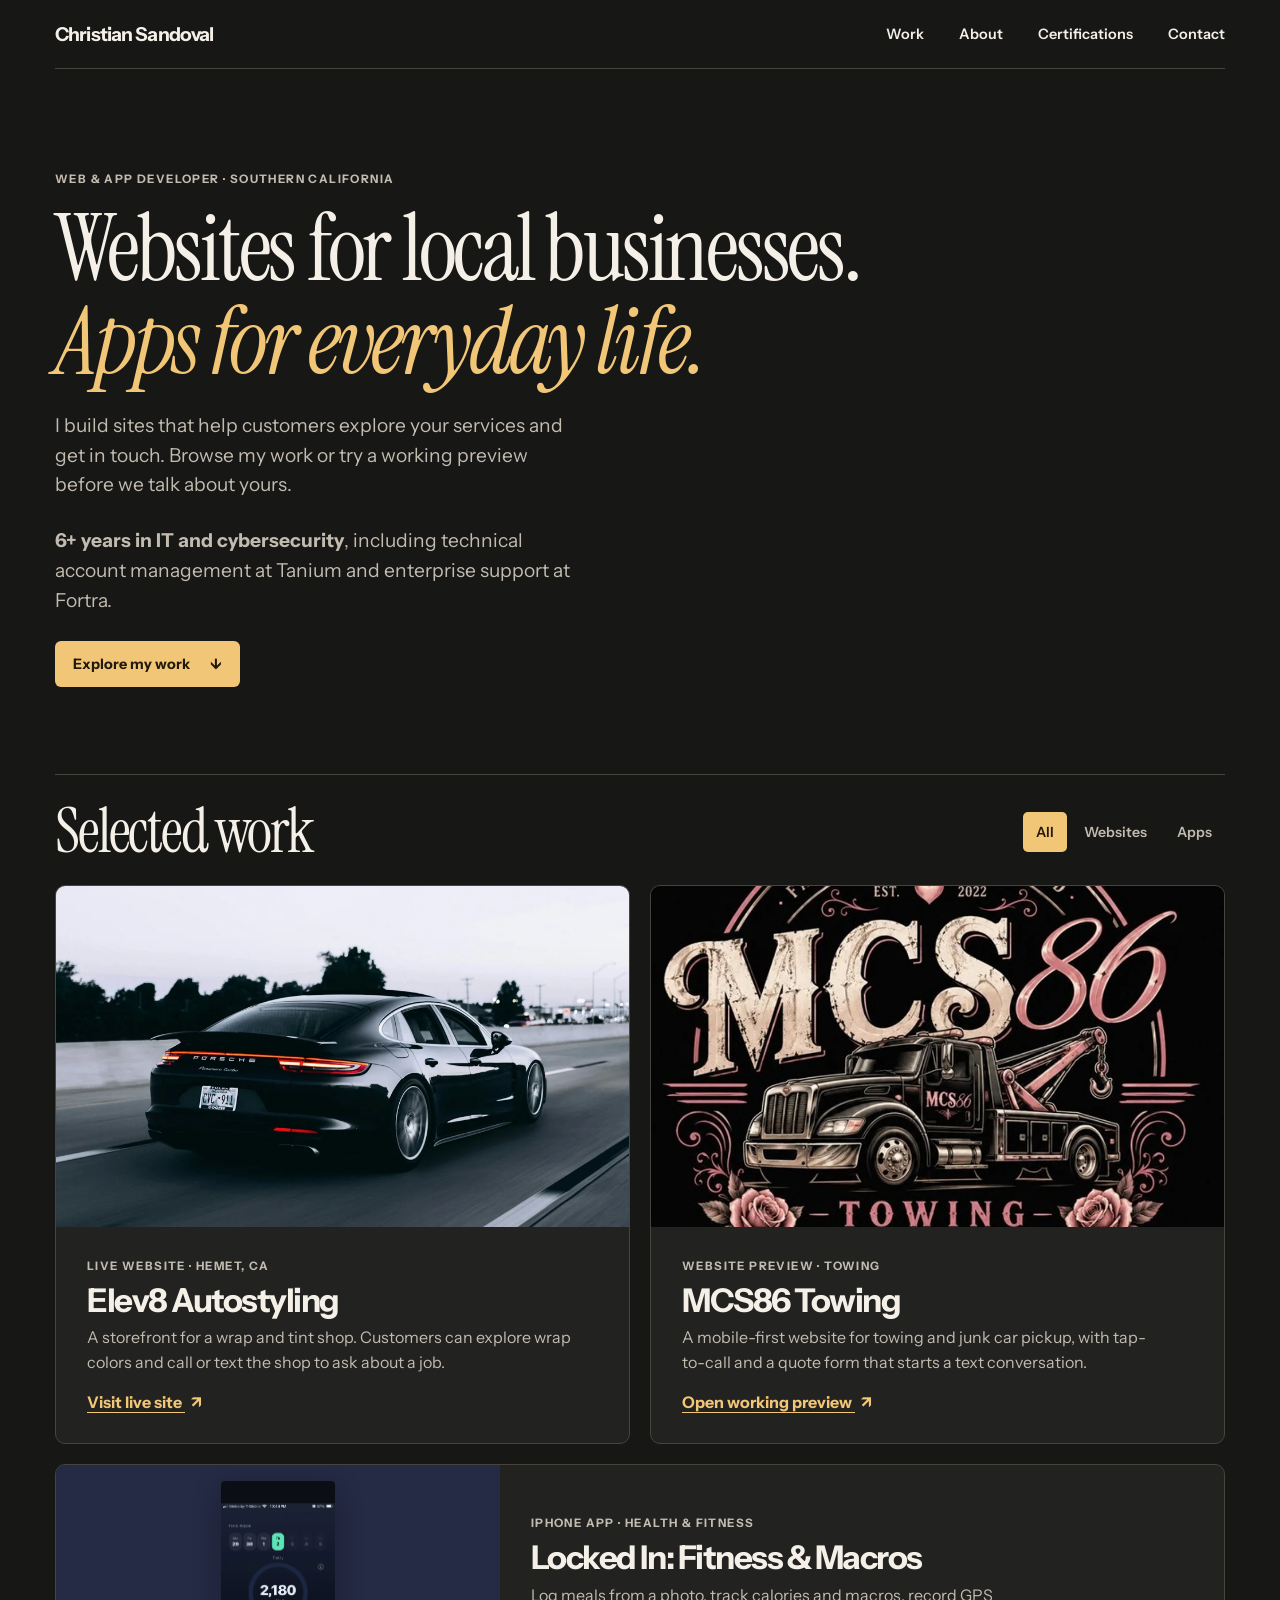
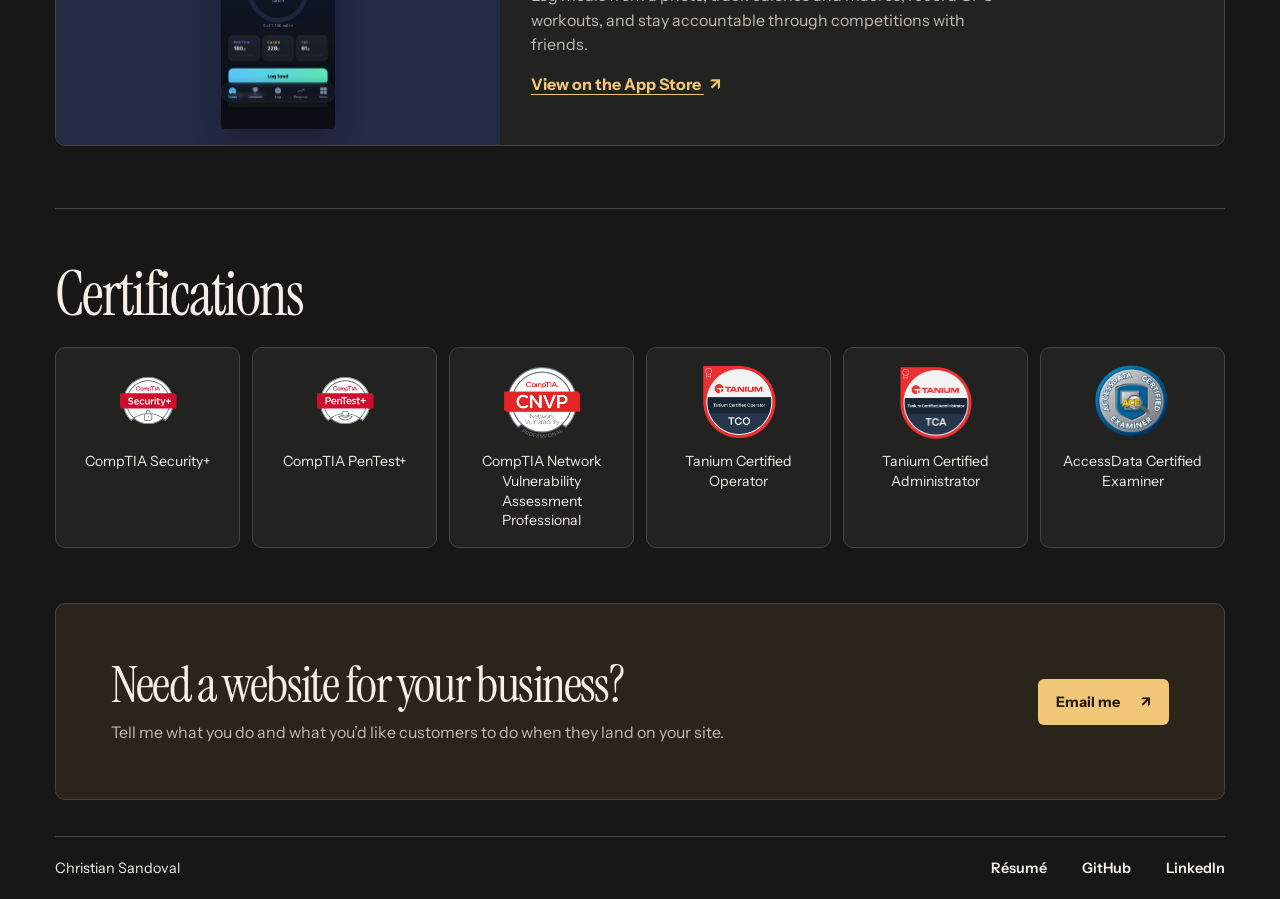
==== index.html @ b4463ffa "Highlight professional IT and cybersecurity experience on homepage" ====
<!doctype html>
<html lang="en">
<head>
  <meta charset="utf-8">
  <meta name="viewport" content="width=device-width, initial-scale=1">
  <title>Christian Sandoval | Websites &amp; Apps</title>
  <meta name="description" content="Explore small-business websites and iPhone apps built by Christian Sandoval in Southern California.">
  <link rel="canonical" href="https://www.gigglez.dev/">
  <link rel="icon" href="./assets/images/cyber-security.ico">
  <link rel="preconnect" href="https://fonts.googleapis.com">
  <link rel="preconnect" href="https://fonts.gstatic.com" crossorigin>
  <link rel="stylesheet" href="https://fonts.googleapis.com/css2?family=Instrument+Sans:wght@400;500;600;700&family=Instrument+Serif:ital@0;1&display=swap">
  <link rel="stylesheet" href="./assets/css/portfolio.css">
</head>
<body>
  <header class="wrap topbar">
    <a class="brand" href="./">Christian Sandoval</a>
    <nav aria-label="Main navigation">
      <a href="#work">Work</a>
      <a href="./about/">About</a>
      <a href="#certifications">Certifications</a>
      <a href="#contact">Contact</a>
    </nav>
  </header>
  <main class="wrap">
    <section class="hero" aria-labelledby="intro">
      <p class="eyebrow">Web &amp; app developer · Southern California</p>
      <h1 id="intro">Websites for local businesses.<br><em>Apps for everyday life.</em></h1>
      <p class="intro">I build sites that help customers explore your services and get in touch. Browse my work or try a working preview before we talk about yours.</p>
      <p class="intro"><strong>6+ years in IT and cybersecurity</strong>, including technical account management at Tanium and enterprise support at Fortra.</p>
      <a class="button" href="#work">Explore my work <span aria-hidden="true">↓</span></a>
    </section>

    <section id="work" class="work" aria-labelledby="work-title">
      <div class="section-head">
        <h2 id="work-title">Selected work</h2>
        <div class="filters" role="group" aria-label="Filter projects" hidden>
          <button type="button" aria-pressed="true" data-filter="all">All</button>
          <button type="button" aria-pressed="false" data-filter="website">Websites</button>
          <button type="button" aria-pressed="false" data-filter="app">Apps</button>
        </div>
      </div>
      <div class="projects">
        <article class="card" data-category="website">
          <a class="media media--elev8" href="https://elev8autostyling.shop/" aria-label="Visit Elev8 Autostyling">
            <img src="./assets/work/elev8.webp" alt="Silver Porsche on an open road, from the Elev8 website" width="1000" height="620">
          </a>
          <div class="card-body">
            <p class="eyebrow">Live website · Hemet, CA</p>
            <h3>Elev8 Autostyling</h3>
            <p>A storefront for a wrap and tint shop. Customers can explore wrap colors and call or text the shop to ask about a job.</p>
            <a class="action" href="https://elev8autostyling.shop/">Visit live site <span aria-hidden="true">↗</span></a>
          </div>
        </article>
        <article class="card" data-category="website">
          <a class="media media--towing" href="./previews/mctowing/" aria-label="Open MCS86 Towing preview">
            <img src="./assets/work/towing.webp" alt="MCS86 Towing artwork featuring a black tow truck" width="1000" height="620">
          </a>
          <div class="card-body">
            <p class="eyebrow">Website preview · Towing</p>
            <h3>MCS86 Towing</h3>
            <p>A mobile-first website for towing and junk car pickup, with tap-to-call and a quote form that starts a text conversation.</p>
            <a class="action" href="./previews/mctowing/">Open working preview <span aria-hidden="true">↗</span></a>
          </div>
        </article>
        <article class="card card--app" data-category="app">
          <a class="media media--app" href="https://apps.apple.com/us/app/locked-in-fitness-macros/id6786859678" aria-label="See Locked In on the App Store">
            <img src="./assets/work/locked-in.webp" alt="Locked In fitness app shown in its App Store screenshot" width="462" height="1000" loading="lazy">
          </a>
          <div class="card-body">
            <p class="eyebrow">iPhone app · Health &amp; Fitness</p>
            <h3>Locked In: Fitness &amp; Macros</h3>
            <p>Log meals from a photo, track calories and macros, record GPS workouts, and stay accountable through competitions with friends.</p>
            <a class="action" href="https://apps.apple.com/us/app/locked-in-fitness-macros/id6786859678">View on the App Store <span aria-hidden="true">↗</span></a>
          </div>
        </article>
      </div>
    </section>

    <section class="certifications" id="certifications" aria-labelledby="certifications-title">
      <h2 id="certifications-title">Certifications</h2>
      <ul class="cert-grid">
        <li>
          <img src="./assets/images/logosecurityplus.svg" alt="" width="76" height="76" loading="lazy">
          <span>CompTIA Security+</span>
        </li>
        <li>
          <img src="./assets/images/logopentestplus.svg" alt="" width="76" height="76" loading="lazy">
          <span>CompTIA PenTest+</span>
        </li>
        <li>
          <img src="./assets/images/cnvp.png" alt="" width="76" height="76" loading="lazy">
          <span>CompTIA Network Vulnerability Assessment Professional</span>
        </li>
        <li>
          <img src="./assets/images/TCO.png" alt="" width="76" height="76" loading="lazy">
          <span>Tanium Certified Operator</span>
        </li>
        <li>
          <img src="./assets/images/TCA.png" alt="" width="76" height="76" loading="lazy">
          <span>Tanium Certified Administrator</span>
        </li>
        <li>
          <img src="./assets/images/ace-1-removebg-preview.png" alt="" width="76" height="76" loading="lazy">
          <span>AccessData Certified Examiner</span>
        </li>
      </ul>
    </section>

    <section class="contact" id="contact" aria-labelledby="contact-title">
      <div>
        <h2 id="contact-title">Need a website for your business?</h2>
        <p>Tell me what you do and what you’d like customers to do when they land on your site.</p>
      </div>
      <a class="button" href="mailto:christian.sandoval063@gmail.com?subject=Website%20project">Email me <span aria-hidden="true">↗</span></a>
    </section>
  </main>
  <footer class="wrap footer">
    <span>Christian Sandoval</span>
    <nav aria-label="Professional links">
      <a href="./assets/pdf/Resume.pdf">Résumé</a>
      <a href="https://github.com/csandoval63">GitHub</a>
      <a href="https://www.linkedin.com/in/christian-sandoval-b2913617a/">LinkedIn</a>
    </nav>
  </footer>
  <script>
    const filters = document.querySelector('.filters');
    const projects = document.querySelectorAll('[data-category]');
    filters.hidden = false;
    filters.addEventListener('click', (event) => {
      const button = event.target.closest('[data-filter]');
      if (!button) return;

      for (const filter of filters.querySelectorAll('button')) {
        filter.setAttribute('aria-pressed', String(filter === button));
      }
      for (const project of projects) {
        project.hidden = button.dataset.filter !== 'all' && project.dataset.category !== button.dataset.filter;
      }
    });
  </script>
</body>
</html>
---- assets/css/portfolio.css ----
:root {
  color-scheme: dark;
  --paper: #171716;
  --surface: #222220;
  --ink: #f5f0e7;
  --muted: #c2bbb0;
  --line: #48433c;
  --accent: #f2c677;
  font-family: "Instrument Sans", system-ui, sans-serif;
  color: var(--ink);
  background: var(--paper);
}

* { box-sizing: border-box; }
[hidden] { display: none !important; }
body { margin: 0; }
a { color: inherit; text-decoration: none; }
:focus-visible { outline: 3px solid var(--accent); outline-offset: 4px; }
.wrap { width: min(1170px, calc(100% - 88px)); margin-inline: auto; }

.topbar, .footer {
  display: flex;
  justify-content: space-between;
  align-items: center;
  gap: 16px;
  padding-block: 22px;
  border-bottom: 1px solid var(--line);
}
.brand { font-size: 1.2rem; font-weight: 700; letter-spacing: -.045em; }
nav { display: flex; gap: clamp(15px, 3vw, 35px); }
nav a { font-size: .9rem; font-weight: 600; }
nav a:hover { text-decoration: underline; text-underline-offset: 4px; }

.hero { padding: clamp(60px, 8vw, 105px) 0 clamp(52px, 7vw, 87px); }
.eyebrow {
  margin: 0;
  font-size: .73rem;
  font-weight: 700;
  letter-spacing: .12em;
  line-height: 1.45;
  text-transform: uppercase;
  color: var(--muted);
}
h1, h2 {
  font-family: "Instrument Serif", Georgia, serif;
  font-weight: 400;
  letter-spacing: -.035em;
  margin: 0;
  line-height: 1;
}
h1 { font-size: clamp(3.15rem, 7.25vw, 7.25rem); margin-block: 15px 22px; }
h1 em { color: var(--accent); font-weight: inherit; }
.intro { max-width: 520px; font-size: clamp(1rem, 1.6vw, 1.2rem); line-height: 1.55; color: var(--muted); margin: 0 0 26px; }
.button {
  display: inline-flex;
  align-items: center;
  justify-content: center;
  gap: 20px;
  min-height: 46px;
  padding: 12px 18px;
  color: #22190c;
  background: var(--accent);
  border-radius: 6px;
  font-size: .9rem;
  font-weight: 700;
  white-space: nowrap;
}
.button:hover { background: #fad998; }

.work { padding-block: 26px 62px; border-top: 1px solid var(--line); }
.section-head { display: flex; justify-content: space-between; align-items: center; flex-wrap: wrap; gap: 15px; margin-bottom: 22px; }
h2 { font-size: clamp(2.4rem, 4.8vw, 4.15rem); }
.filters { display: flex; gap: 4px; }
.filters button {
  font: 600 .88rem "Instrument Sans", system-ui, sans-serif;
  color: var(--muted);
  border: 1px solid transparent;
  background: transparent;
  border-radius: 5px;
  min-height: 40px;
  padding-inline: 12px;
  cursor: pointer;
}
.filters button:hover { border-color: var(--line); }
.filters button[aria-pressed="true"] { color: #22190c; background: var(--accent); }

.projects { display: grid; grid-template-columns: repeat(2, minmax(0, 1fr)); gap: 20px; }
.card {
  display: flex;
  flex-direction: column;
  background: var(--surface);
  border: 1px solid var(--line);
  border-radius: 10px;
  overflow: clip;
}
.media {
  display: grid;
  align-items: end;
  padding: 8% 7% 0;
  aspect-ratio: 1.68;
  overflow: hidden;
}
.media:focus-visible { outline-offset: -5px; outline-color: white; }
.media img {
  display: block;
  width: 100%;
  height: auto;
  border-radius: 7px 7px 0 0;
  box-shadow: 0 8px 28px #0004;
}
.media--elev8 { background: #293447; }
.media--towing { background: #773f46; }
.card-body { flex: 1; padding: clamp(18px, 3vw, 31px); display: flex; flex-direction: column; align-items: start; }
.card-body h3 { margin: 8px 0 7px; font-size: clamp(1.45rem, 3vw, 2.05rem); line-height: 1.08; letter-spacing: -.045em; }
.card-body > p:not(.eyebrow) { margin: 0 0 17px; max-width: 44ch; color: var(--muted); line-height: 1.55; }
.action { margin-top: auto; color: var(--accent); font-weight: 700; text-decoration: underline; text-underline-offset: 4px; }
.action span { display: inline-block; margin-left: 5px; }

.card--app { grid-column: 1 / -1; display: grid; grid-template-columns: 38% 1fr; }
.card--app .card-body { justify-content: center; }
.card--app .action { margin-top: 0; }
.media--app { background: #252a45; aspect-ratio: auto; height: 280px; padding: 16px; justify-items: center; align-items: center; }
.media--app img { width: auto; height: 248px; max-width: 100%; object-fit: contain; border-radius: 4px; }

.contact {
  display: flex;
  justify-content: space-between;
  align-items: center;
  gap: 25px;
  padding: clamp(24px, 5vw, 55px);
  border-radius: 10px;
  background: #2b241b;
  border: 1px solid var(--line);
}
.contact h2 { font-size: clamp(2.3rem, 4vw, 3.9rem); }
.contact p { color: var(--muted); line-height: 1.5; margin: 10px 0 0; }
.footer { margin-top: 36px; border-top: 1px solid var(--line); border-bottom: 0; font-size: .9rem; }

@media (max-width: 680px) {
  .wrap { width: calc(100% - 36px); }
  .hero { padding-top: 58px; }
  .projects, .card--app { grid-template-columns: minmax(0, 1fr); }
  .contact { align-items: start; flex-direction: column; }
  .footer { flex-wrap: wrap; }
}

.media:not(.media--app) { padding: 0; align-items: stretch; }
.media:not(.media--app) img { height: 100%; object-fit: cover; border-radius: 0; box-shadow: none; }

.profile, .certifications {
  padding-block: clamp(28px, 5vw, 55px);
  border-top: 1px solid var(--line);
}
.profile { display: flex; align-items: start; gap: clamp(18px, 4vw, 40px); }
.portrait {
  flex: none;
  width: clamp(74px, 12vw, 128px);
  height: auto;
  aspect-ratio: 1;
  object-fit: cover;
  border: 1px solid var(--line);
  border-radius: 10px;
}
.profile h1 { font-size: clamp(2.4rem, 5vw, 4.5rem); margin: 0; }
.profile p { color: var(--muted); max-width: 62ch; margin: 12px 0 0; line-height: 1.6; }
.cert-grid {
  list-style: none;
  padding: 0;
  margin: 22px 0 0;
  display: grid;
  grid-template-columns: repeat(auto-fit, minmax(min(100%, 155px), 1fr));
  gap: 12px;
}
.cert-grid li {
  display: grid;
  justify-items: center;
  align-content: start;
  gap: 12px;
  padding: 16px 12px;
  background: var(--surface);
  border: 1px solid var(--line);
  border-radius: 10px;
  text-align: center;
  font-size: .88rem;
  line-height: 1.4;
}
.cert-grid img { object-fit: contain; }

@media (max-width: 430px) {
  .topbar { flex-wrap: wrap; }
}
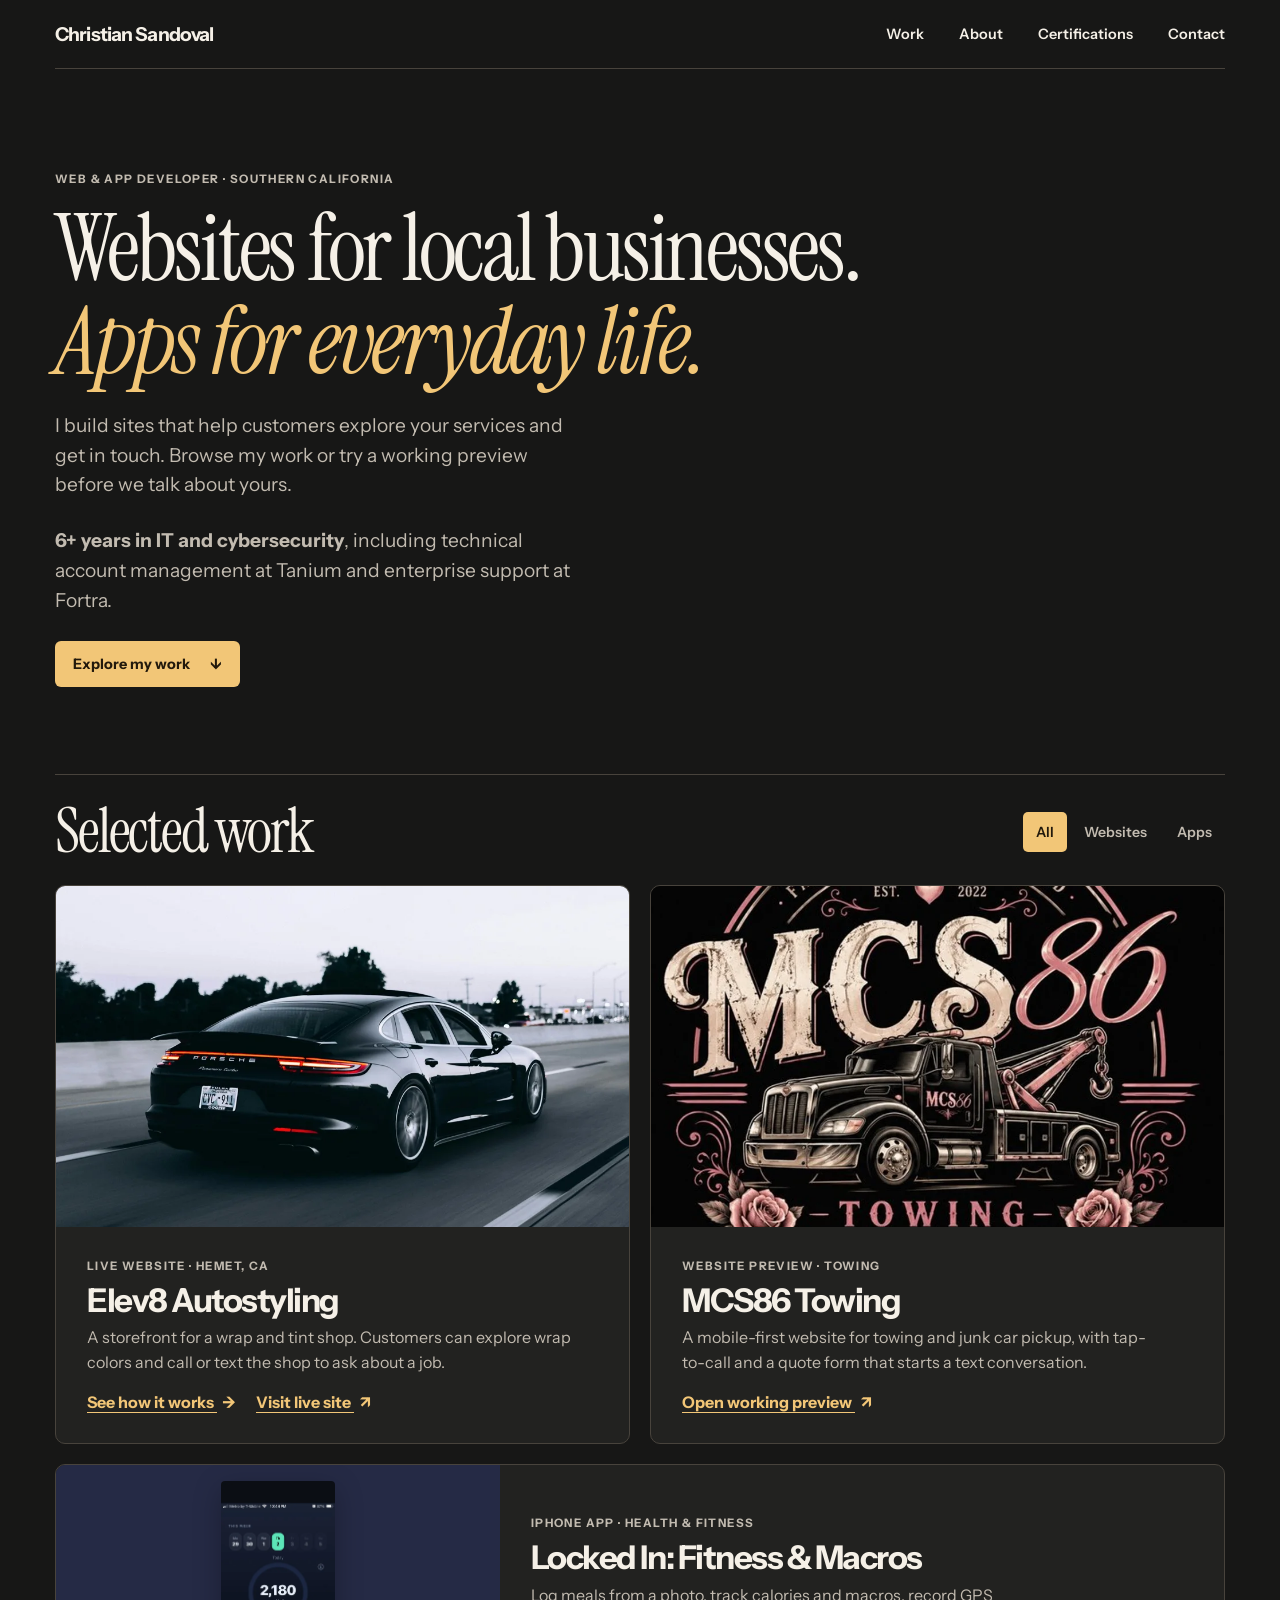
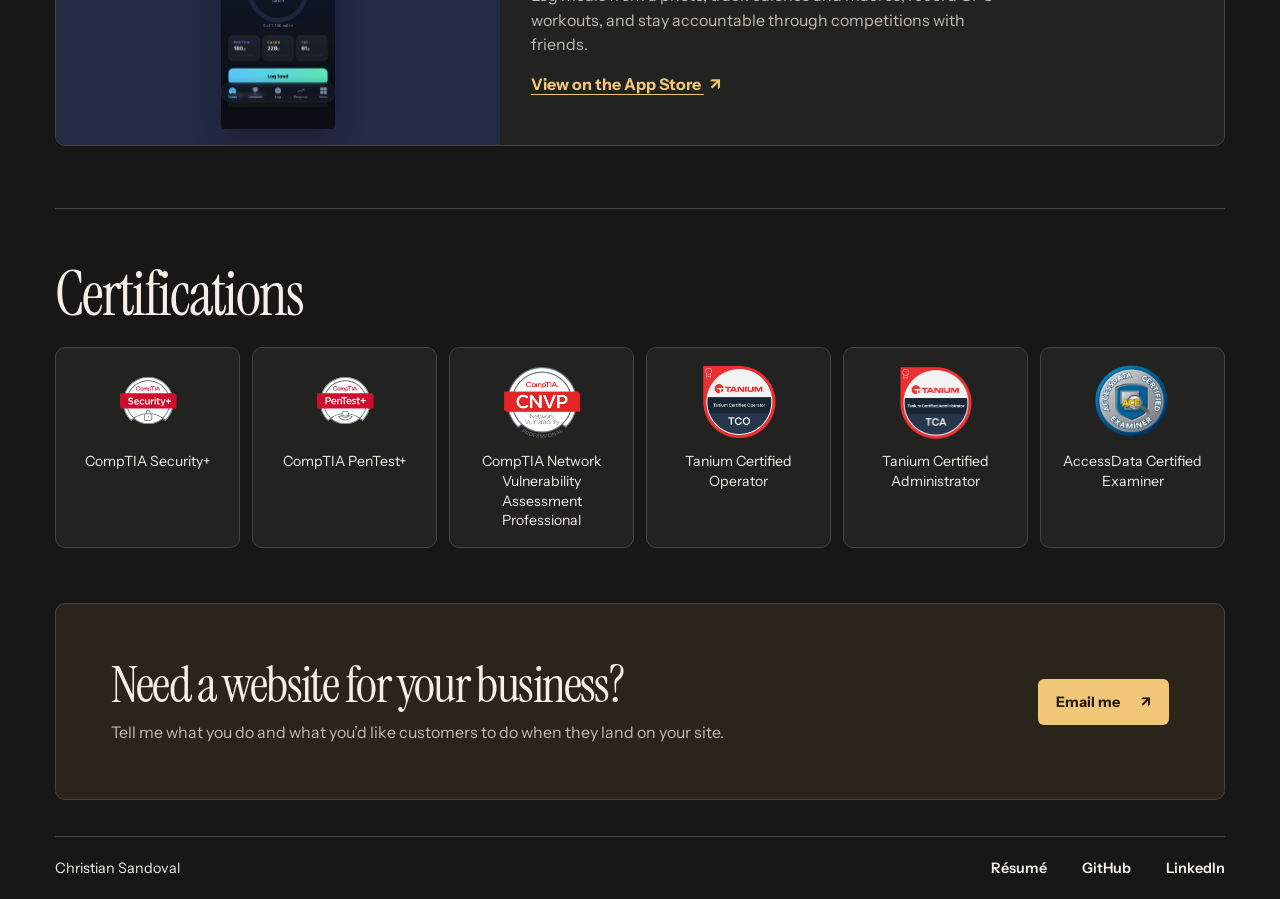
==== commit a5206814: "Add interactive Elev8 wrap comparison case study" ====
--- a/index.html
+++ b/index.html
@@ -49,7 +49,10 @@
             <p class="eyebrow">Live website · Hemet, CA</p>
             <h3>Elev8 Autostyling</h3>
             <p>A storefront for a wrap and tint shop. Customers can explore wrap colors and call or text the shop to ask about a job.</p>
-            <a class="action" href="https://elev8autostyling.shop/">Visit live site <span aria-hidden="true">↗</span></a>
+            <div class="project-actions">
+              <a class="action" href="./work/elev8/">See how it works <span aria-hidden="true">→</span></a>
+              <a class="action" href="https://elev8autostyling.shop/">Visit live site <span aria-hidden="true">↗</span></a>
+            </div>
           </div>
         </article>
         <article class="card" data-category="website">
--- a/assets/css/portfolio.css
+++ b/assets/css/portfolio.css
@@ -189,3 +189,5 @@
 @media (max-width: 430px) {
   .topbar { flex-wrap: wrap; }
 }
+
+.project-actions { display: flex; flex-wrap: wrap; gap: 10px 20px; margin-top: auto; }
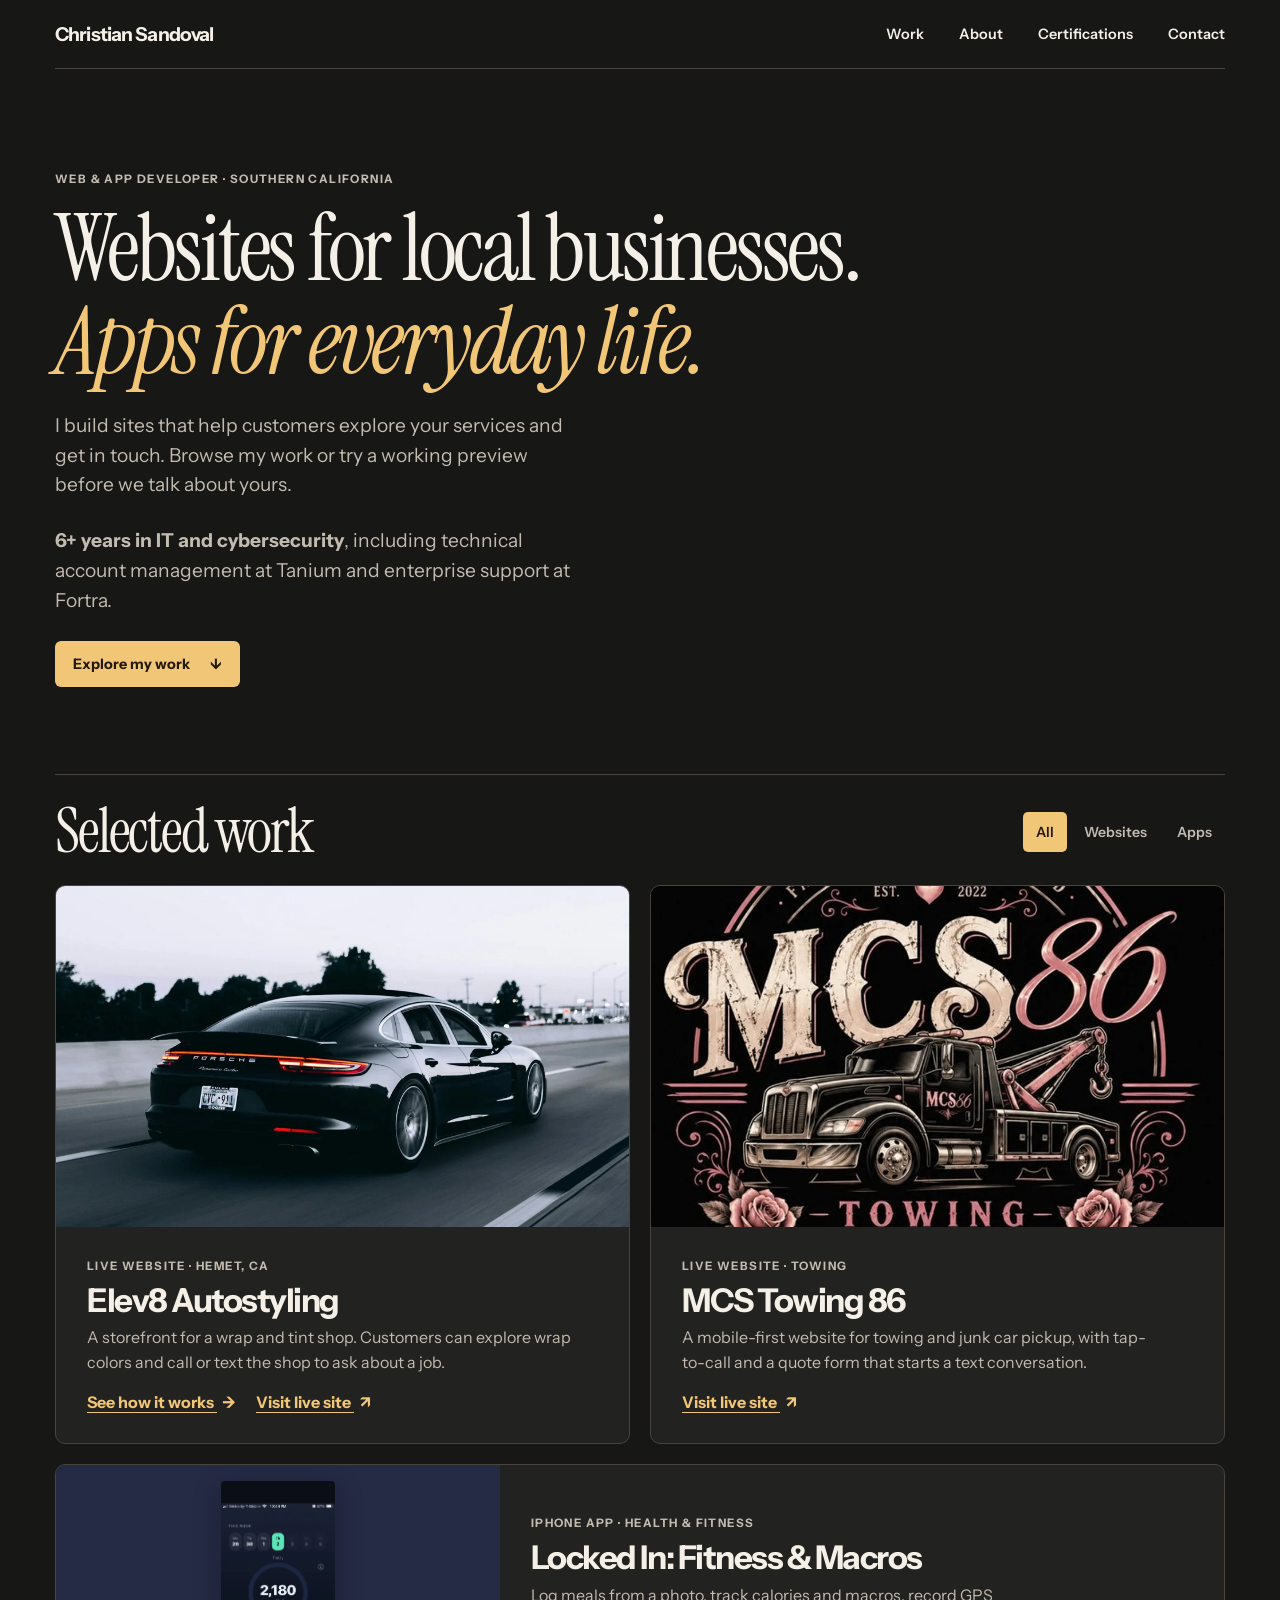
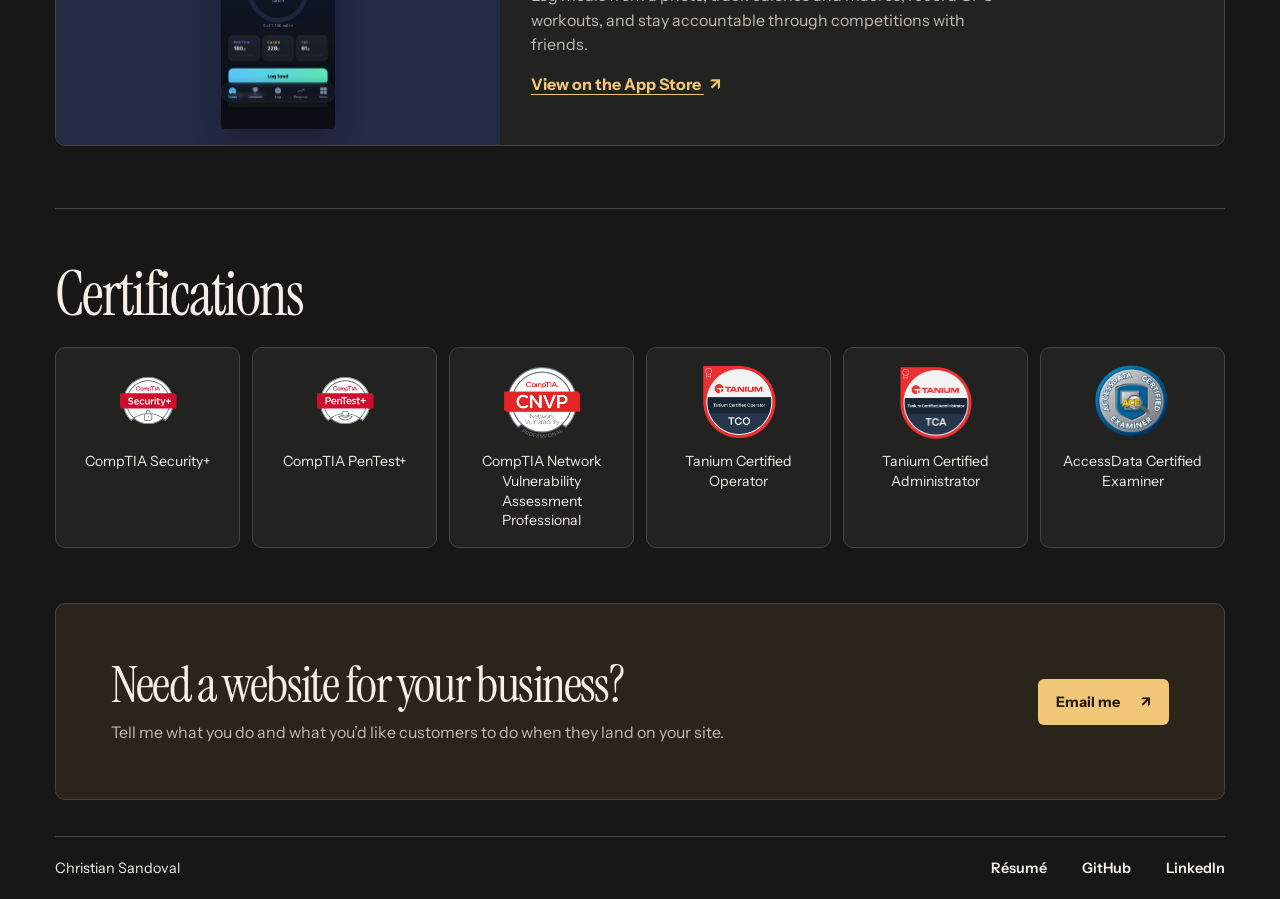
==== commit 85bb6ae6: "Show Elev8 staff workflow and link to live MCS Towing 86 site" ====
--- a/index.html
+++ b/index.html
@@ -56,14 +56,14 @@
           </div>
         </article>
         <article class="card" data-category="website">
-          <a class="media media--towing" href="./previews/mctowing/" aria-label="Open MCS86 Towing preview">
-            <img src="./assets/work/towing.webp" alt="MCS86 Towing artwork featuring a black tow truck" width="1000" height="620">
+          <a class="media media--towing" href="https://mcstowing86.com/" aria-label="Visit MCS Towing 86">
+            <img src="./assets/work/towing.webp" alt="MCS Towing 86 artwork featuring a black tow truck" width="1000" height="620">
           </a>
           <div class="card-body">
-            <p class="eyebrow">Website preview · Towing</p>
-            <h3>MCS86 Towing</h3>
+            <p class="eyebrow">Live website · Towing</p>
+            <h3>MCS Towing 86</h3>
             <p>A mobile-first website for towing and junk car pickup, with tap-to-call and a quote form that starts a text conversation.</p>
-            <a class="action" href="./previews/mctowing/">Open working preview <span aria-hidden="true">↗</span></a>
+            <a class="action" href="https://mcstowing86.com/">Visit live site <span aria-hidden="true">↗</span></a>
           </div>
         </article>
         <article class="card card--app" data-category="app">
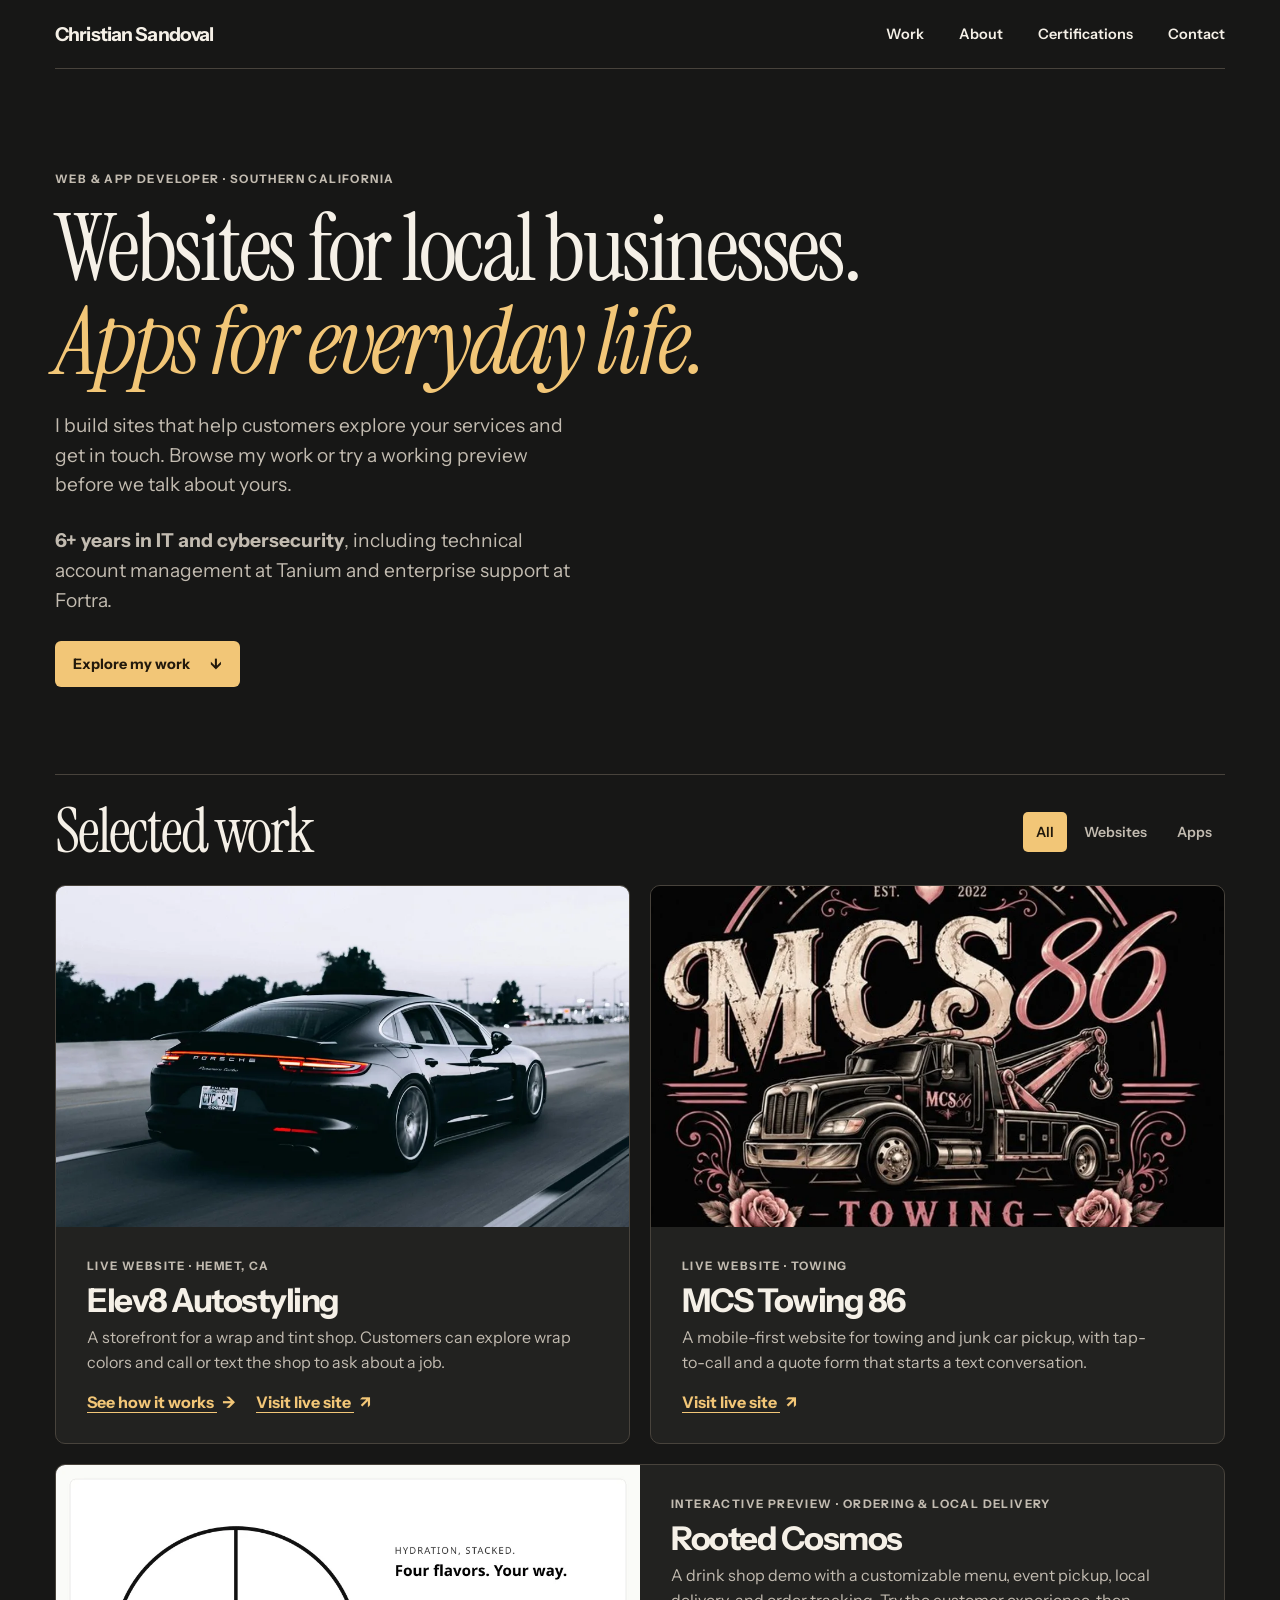
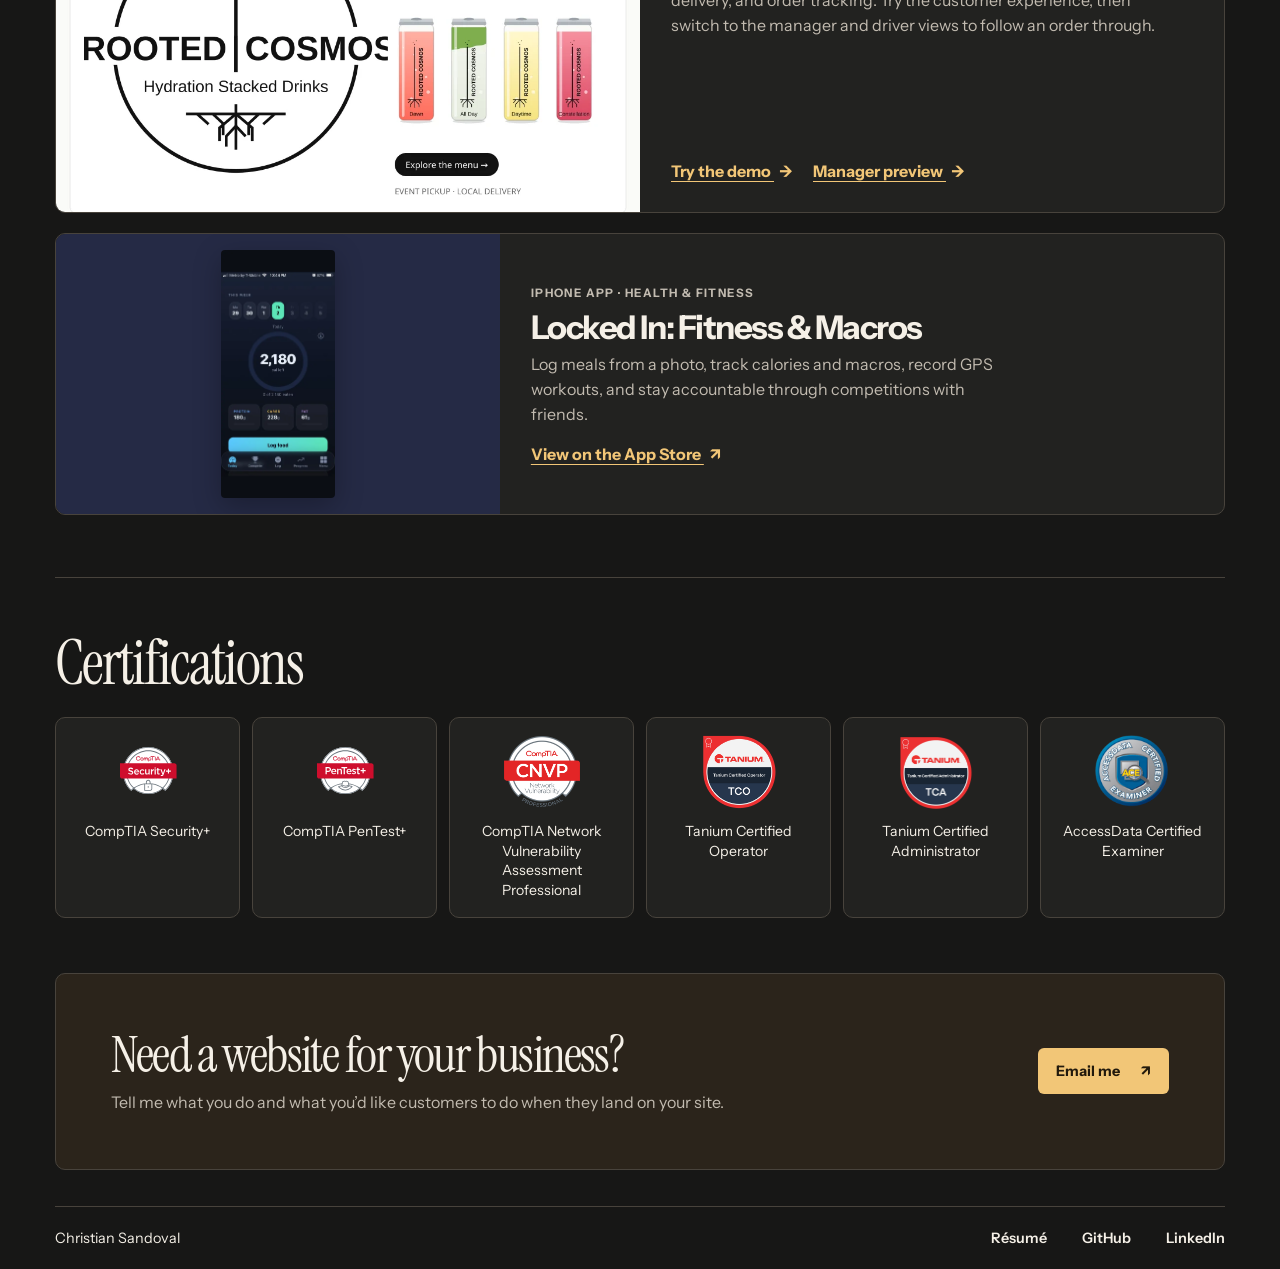
==== commit 1f0256a8: "Add Rooted Cosmos customer ordering demo to portfolio" ====
--- a/index.html
+++ b/index.html
@@ -64,6 +64,20 @@
             <h3>MCS Towing 86</h3>
             <p>A mobile-first website for towing and junk car pickup, with tap-to-call and a quote form that starts a text conversation.</p>
             <a class="action" href="https://mcstowing86.com/">Visit live site <span aria-hidden="true">↗</span></a>
+          </div>
+        </article>
+        <article class="card card--demo" data-category="website">
+          <a class="media media--rooted" href="./previews/rooted-cosmos/" aria-label="Try the Rooted Cosmos ordering demo">
+            <img src="./assets/work/rooted-cosmos.webp" alt="Rooted Cosmos logo and four illustrated hydration drinks" width="1000" height="620" loading="lazy">
+          </a>
+          <div class="card-body">
+            <p class="eyebrow">Interactive preview · Ordering &amp; local delivery</p>
+            <h3>Rooted Cosmos</h3>
+            <p>A drink shop demo with a customizable menu, event pickup, local delivery, and order tracking. Try the customer experience, then switch to the manager and driver views to follow an order through.</p>
+            <div class="project-actions">
+              <a class="action" href="./previews/rooted-cosmos/">Try the demo <span aria-hidden="true">→</span></a>
+              <a class="action" href="./previews/rooted-cosmos/#storemanager">Manager preview <span aria-hidden="true">→</span></a>
+            </div>
           </div>
         </article>
         <article class="card card--app" data-category="app">
--- a/assets/css/portfolio.css
+++ b/assets/css/portfolio.css
@@ -191,3 +191,10 @@
 }
 
 .project-actions { display: flex; flex-wrap: wrap; gap: 10px 20px; margin-top: auto; }
+
+.card--demo { grid-column: 1 / -1; display: grid; grid-template-columns: 1fr 1fr; }
+.card--demo .card-body { justify-content: center; }
+.media--rooted { background: #f5f5f2; align-self: center; }
+@media (max-width: 680px) {
+  .card--demo { grid-template-columns: minmax(0, 1fr); }
+}
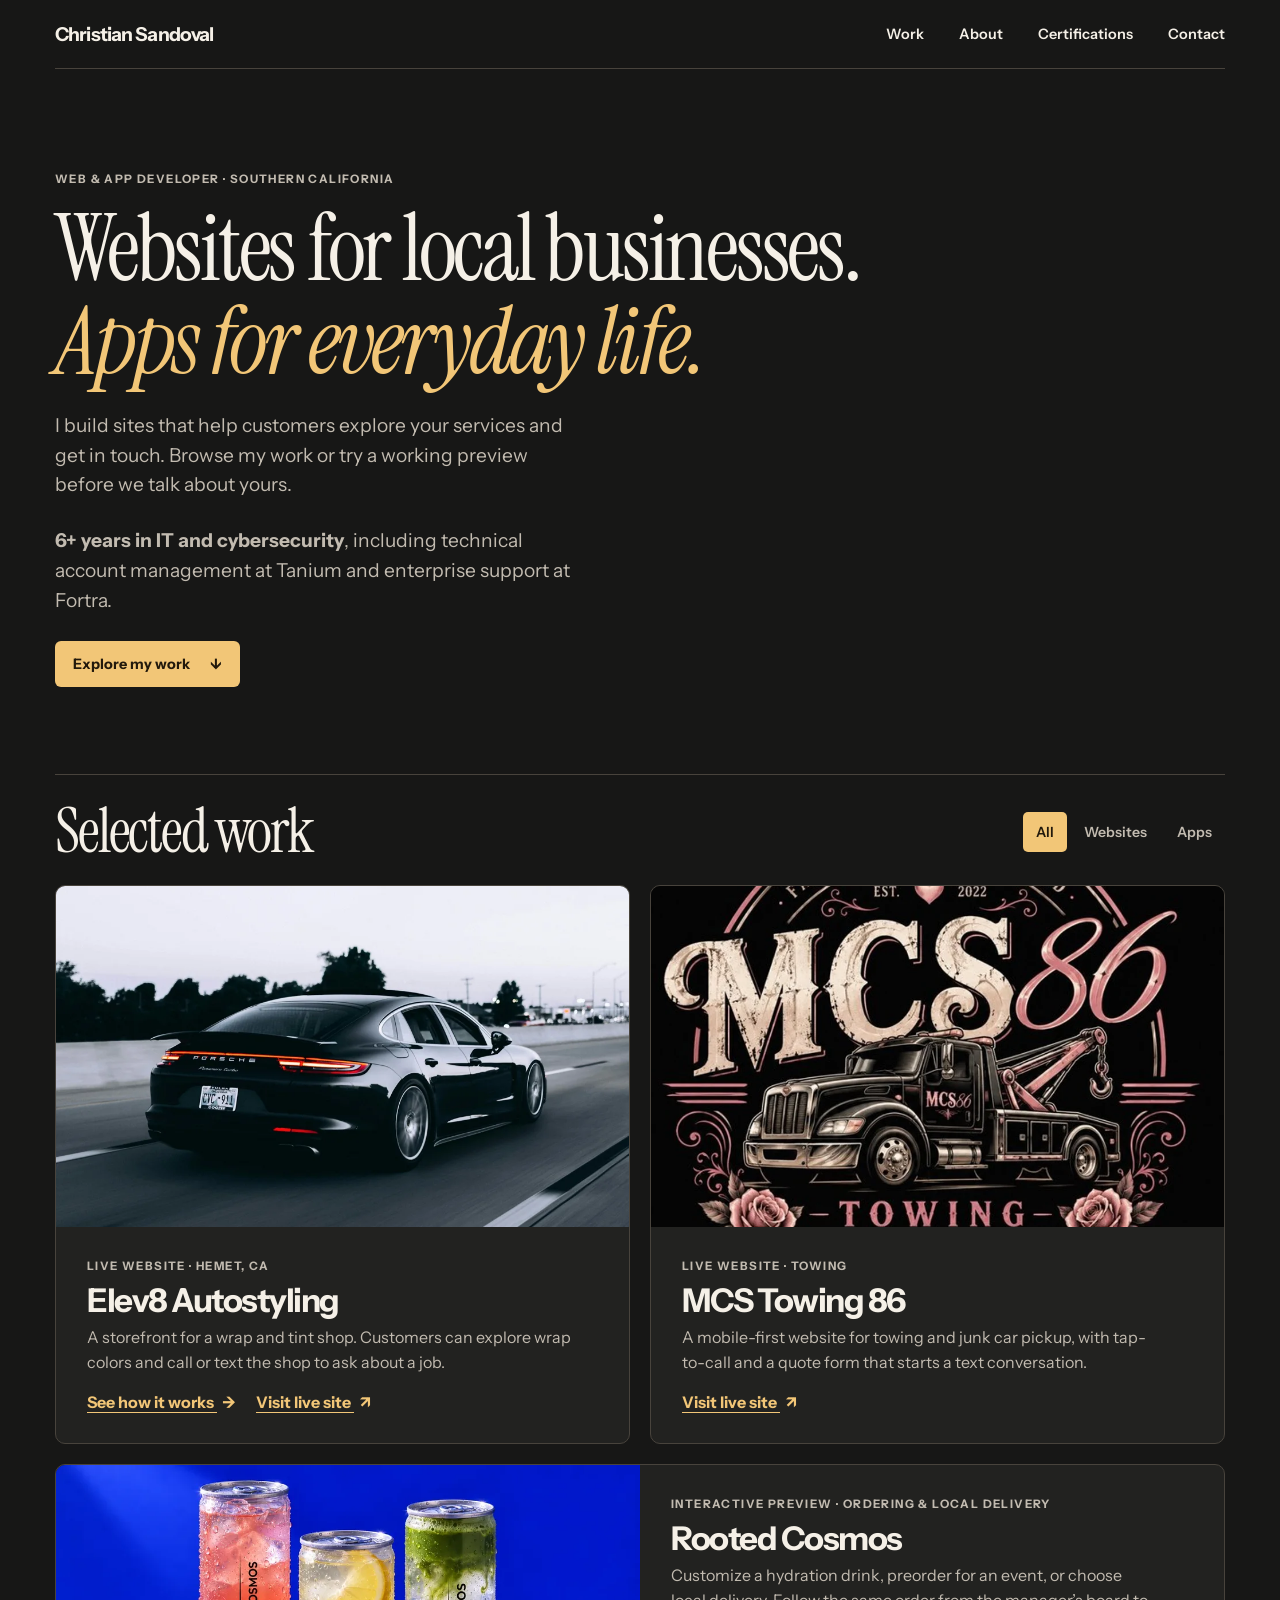
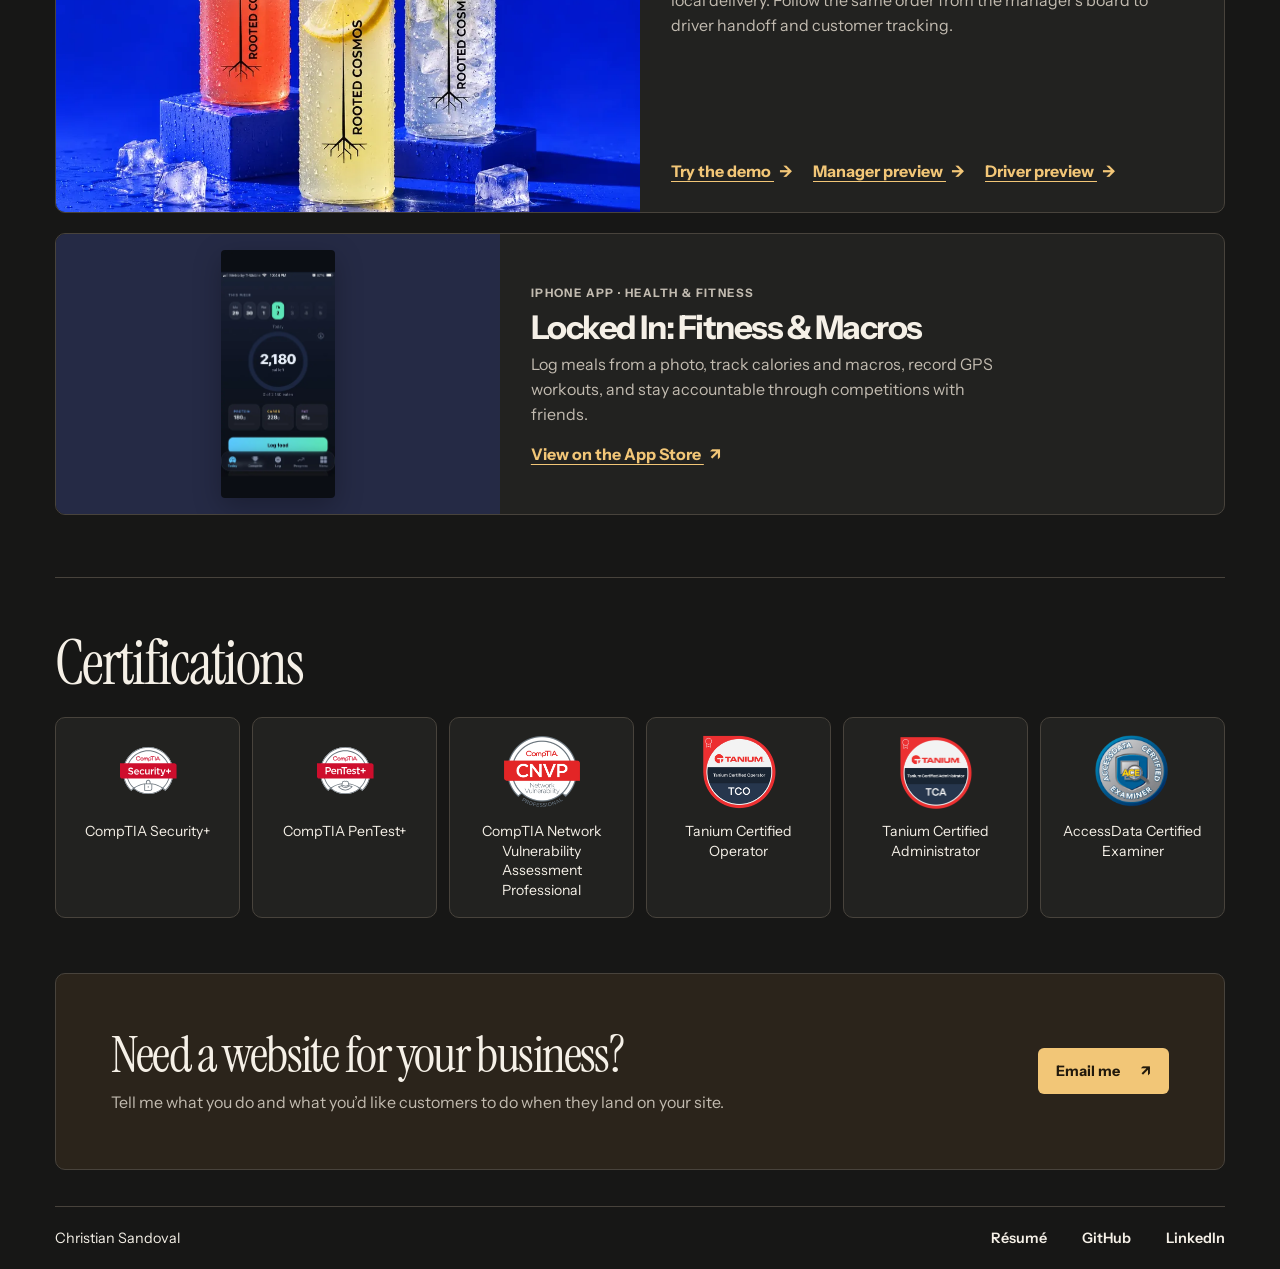
==== commit fe202045: "Update Rooted Cosmos portfolio preview and order workflow" ====
--- a/index.html
+++ b/index.html
@@ -68,15 +68,16 @@
         </article>
         <article class="card card--demo" data-category="website">
           <a class="media media--rooted" href="./previews/rooted-cosmos/" aria-label="Try the Rooted Cosmos ordering demo">
-            <img src="./assets/work/rooted-cosmos.webp" alt="Rooted Cosmos logo and four illustrated hydration drinks" width="1000" height="620" loading="lazy">
+            <img src="./assets/work/rooted-cosmos.webp" alt="Three Rooted Cosmos hydration cans on a cobalt-blue backdrop" width="1000" height="620" loading="lazy">
           </a>
           <div class="card-body">
             <p class="eyebrow">Interactive preview · Ordering &amp; local delivery</p>
             <h3>Rooted Cosmos</h3>
-            <p>A drink shop demo with a customizable menu, event pickup, local delivery, and order tracking. Try the customer experience, then switch to the manager and driver views to follow an order through.</p>
+            <p>Customize a hydration drink, preorder for an event, or choose local delivery. Follow the same order from the manager’s board to driver handoff and customer tracking.</p>
             <div class="project-actions">
               <a class="action" href="./previews/rooted-cosmos/">Try the demo <span aria-hidden="true">→</span></a>
               <a class="action" href="./previews/rooted-cosmos/#storemanager">Manager preview <span aria-hidden="true">→</span></a>
+              <a class="action" href="./previews/rooted-cosmos/#driver">Driver preview <span aria-hidden="true">→</span></a>
             </div>
           </div>
         </article>
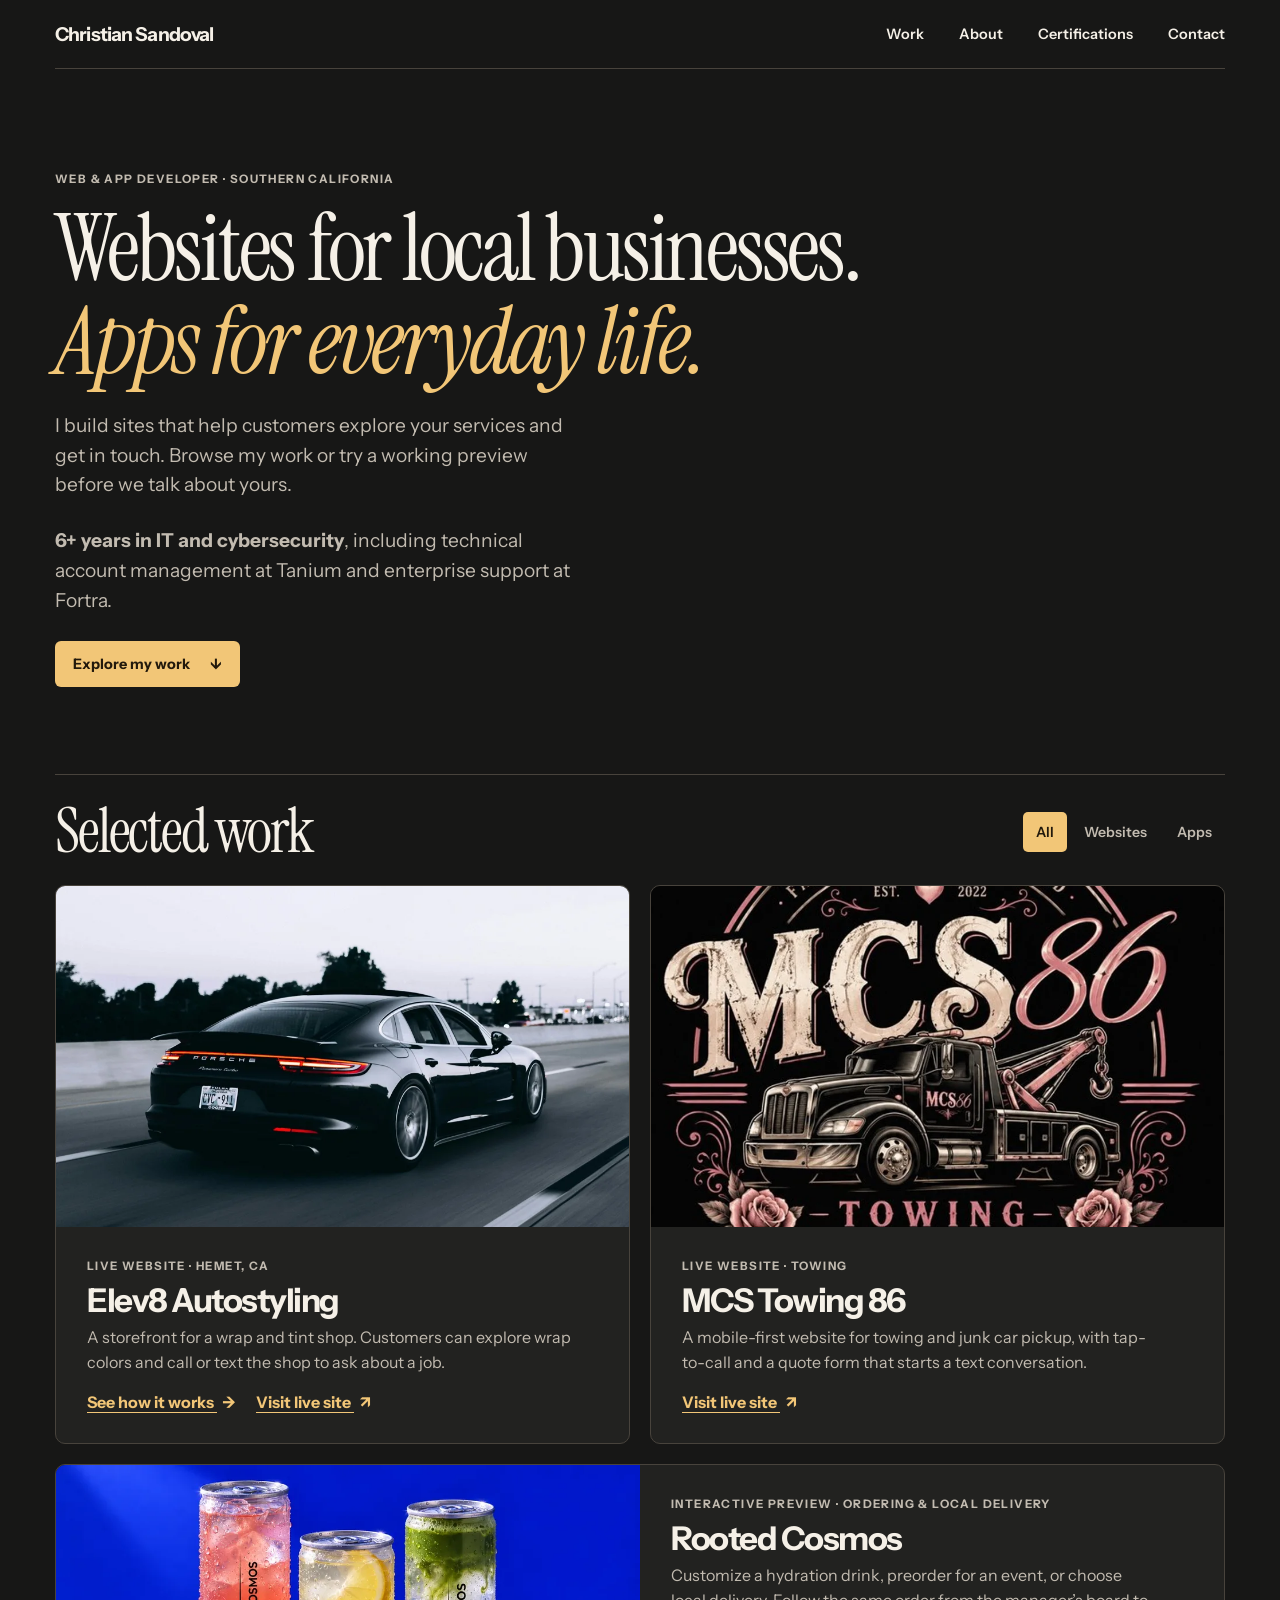
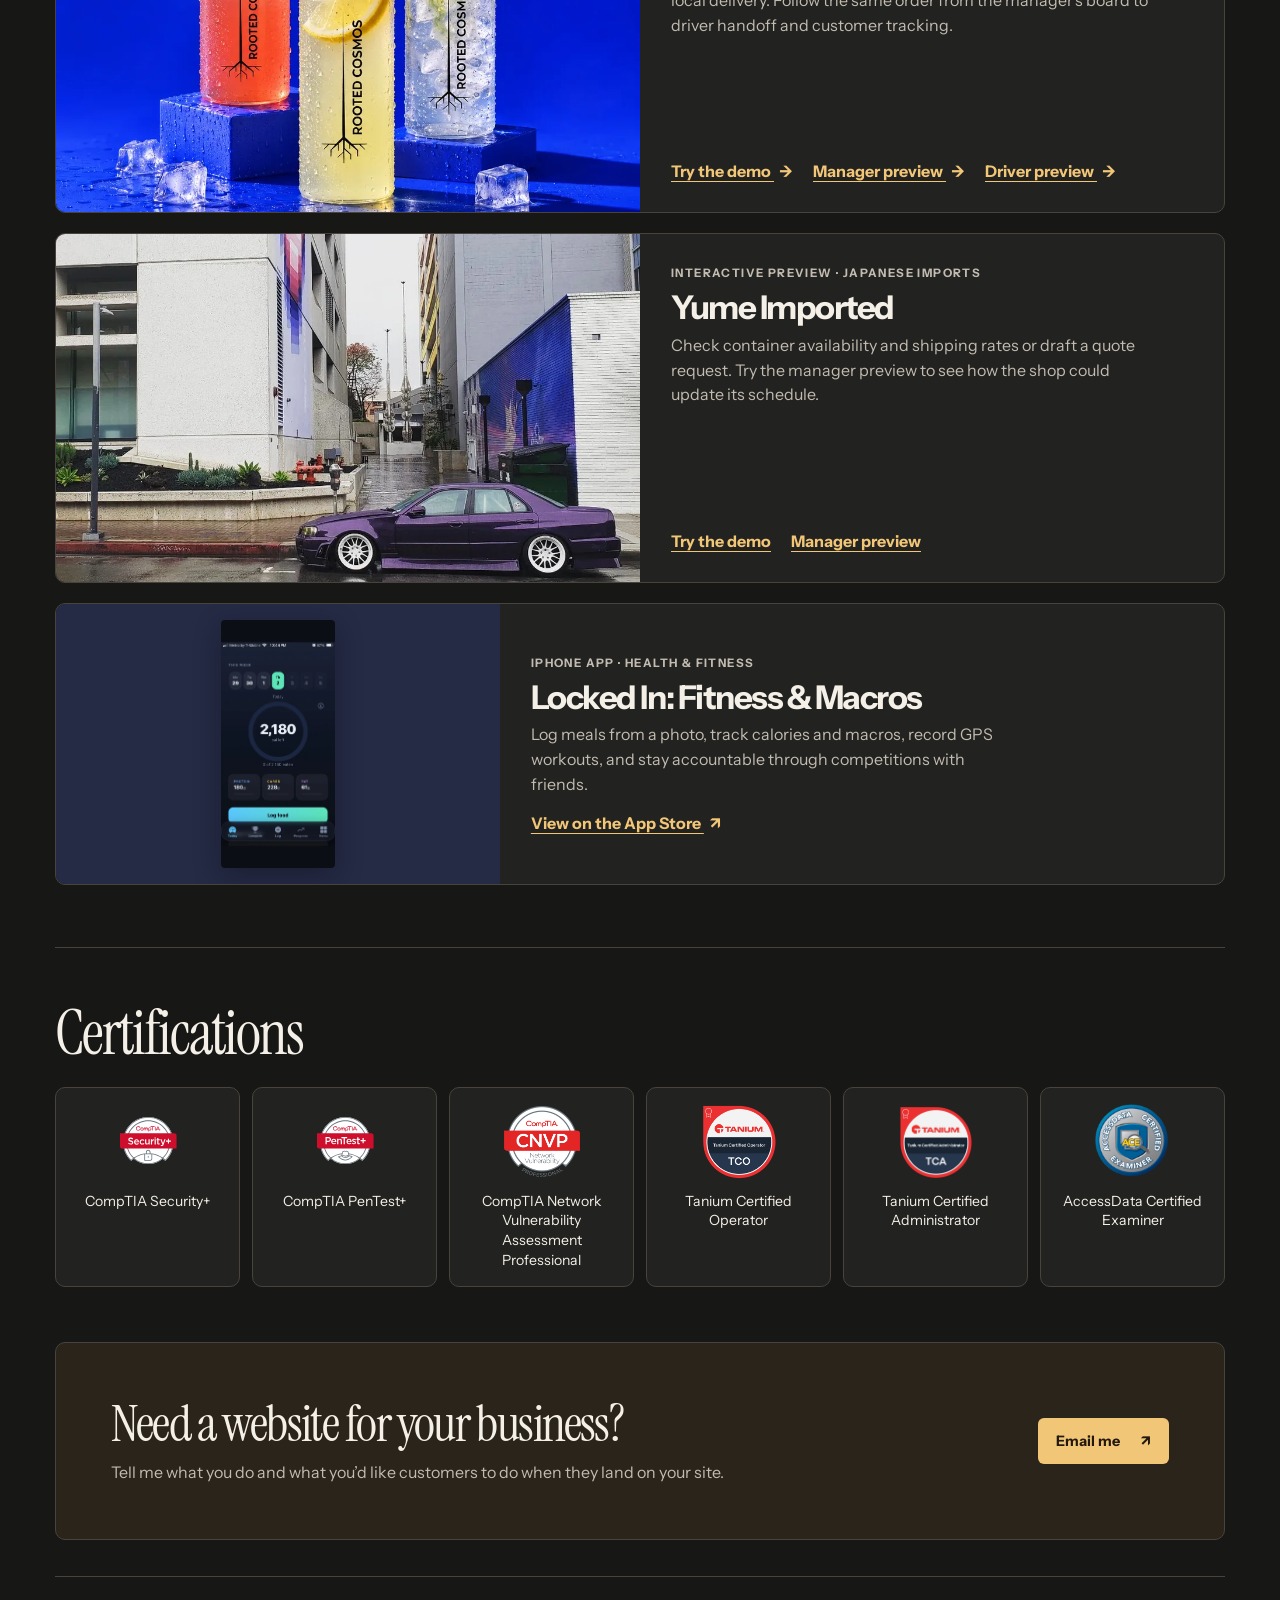
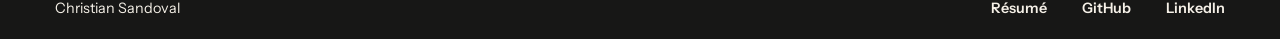
==== commit 276cc4e7: "Add Yume Imported website preview to portfolio" ====
--- a/index.html
+++ b/index.html
@@ -81,6 +81,20 @@
             </div>
           </div>
         </article>
+        <article class="card card--demo" data-category="website">
+          <a class="media" href="./previews/yume-imported/" aria-label="Open the Yume Imported website preview">
+            <img src="./assets/work/yume-imported.webp" alt="Purple Japanese sedan parked beside a blue building" width="1000" height="620" loading="lazy">
+          </a>
+          <div class="card-body">
+            <p class="eyebrow">Interactive preview · Japanese imports</p>
+            <h3>Yume Imported</h3>
+            <p>Check container availability and shipping rates or draft a quote request. Try the manager preview to see how the shop could update its schedule.</p>
+            <div class="project-actions">
+              <a class="action" href="./previews/yume-imported/">Try the demo</a>
+              <a class="action" href="./previews/yume-imported/#manager">Manager preview</a>
+            </div>
+          </div>
+        </article>
         <article class="card card--app" data-category="app">
           <a class="media media--app" href="https://apps.apple.com/us/app/locked-in-fitness-macros/id6786859678" aria-label="See Locked In on the App Store">
             <img src="./assets/work/locked-in.webp" alt="Locked In fitness app shown in its App Store screenshot" width="462" height="1000" loading="lazy">
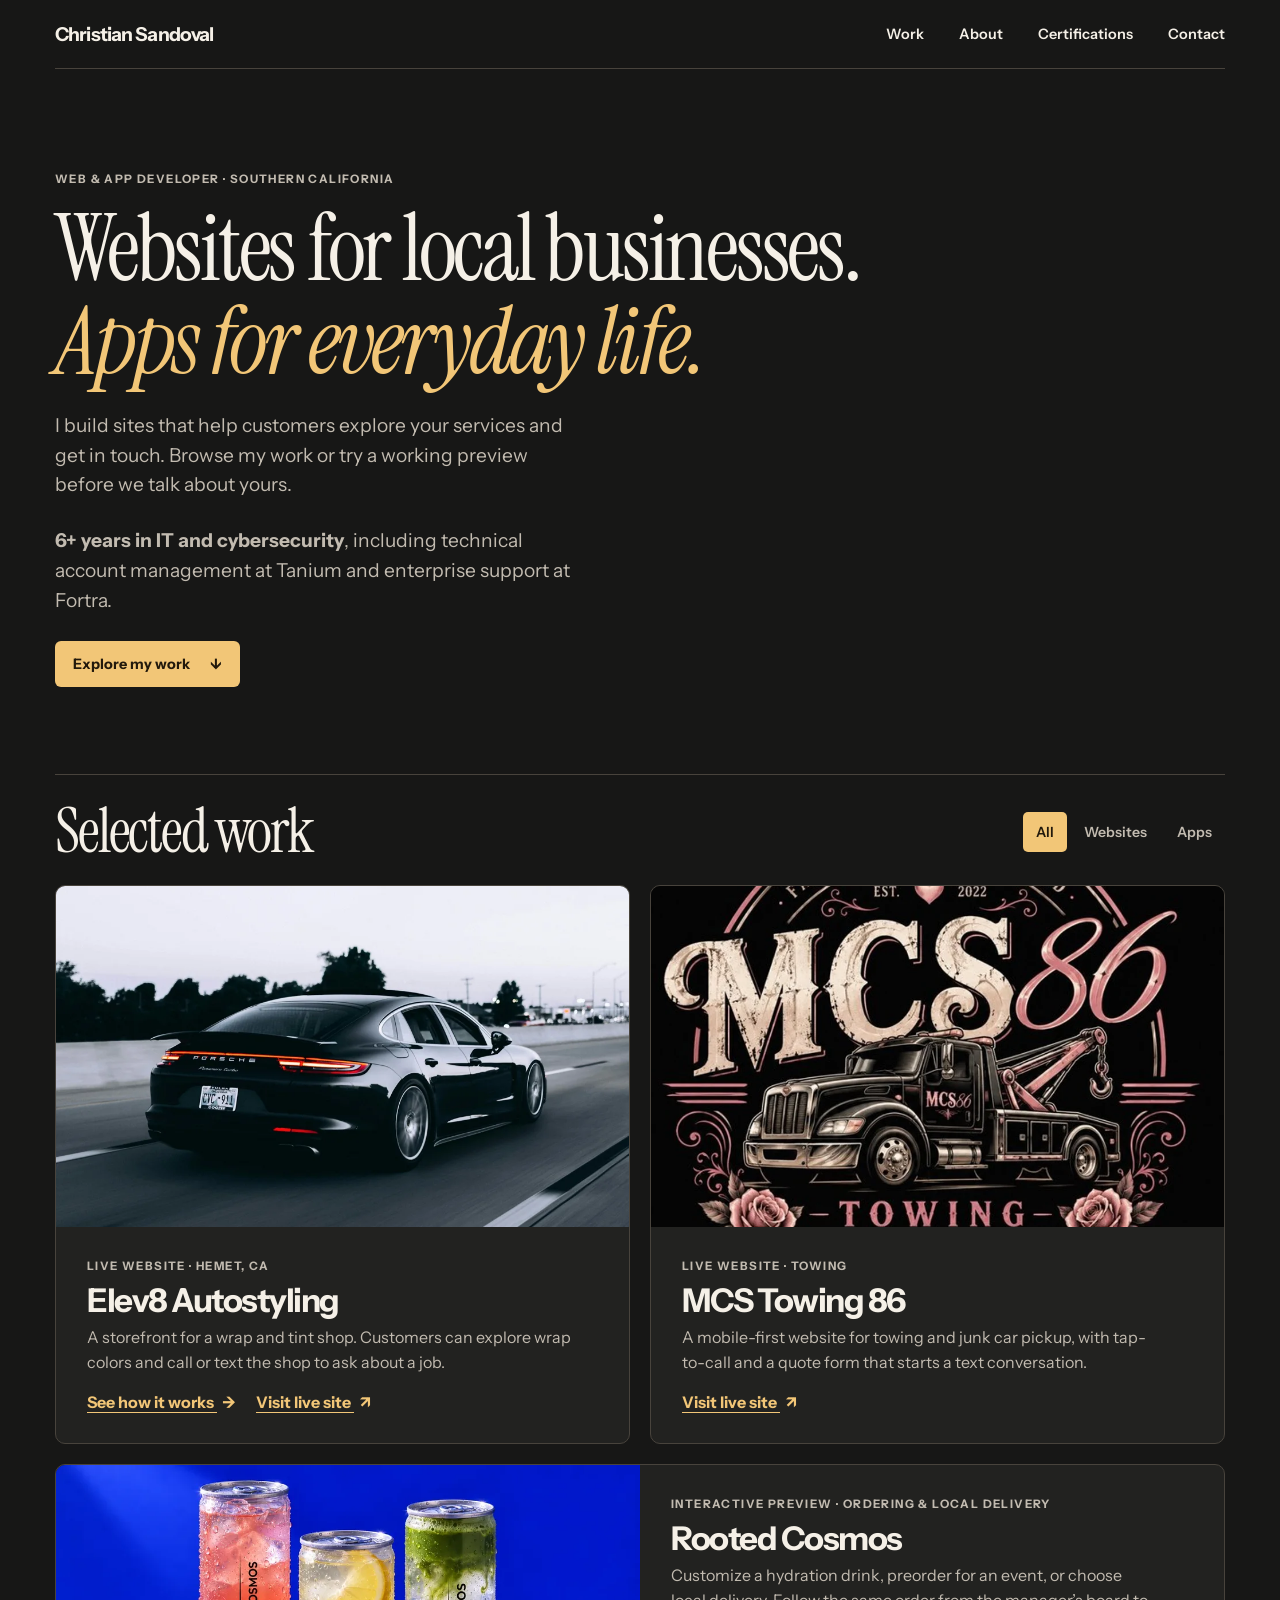
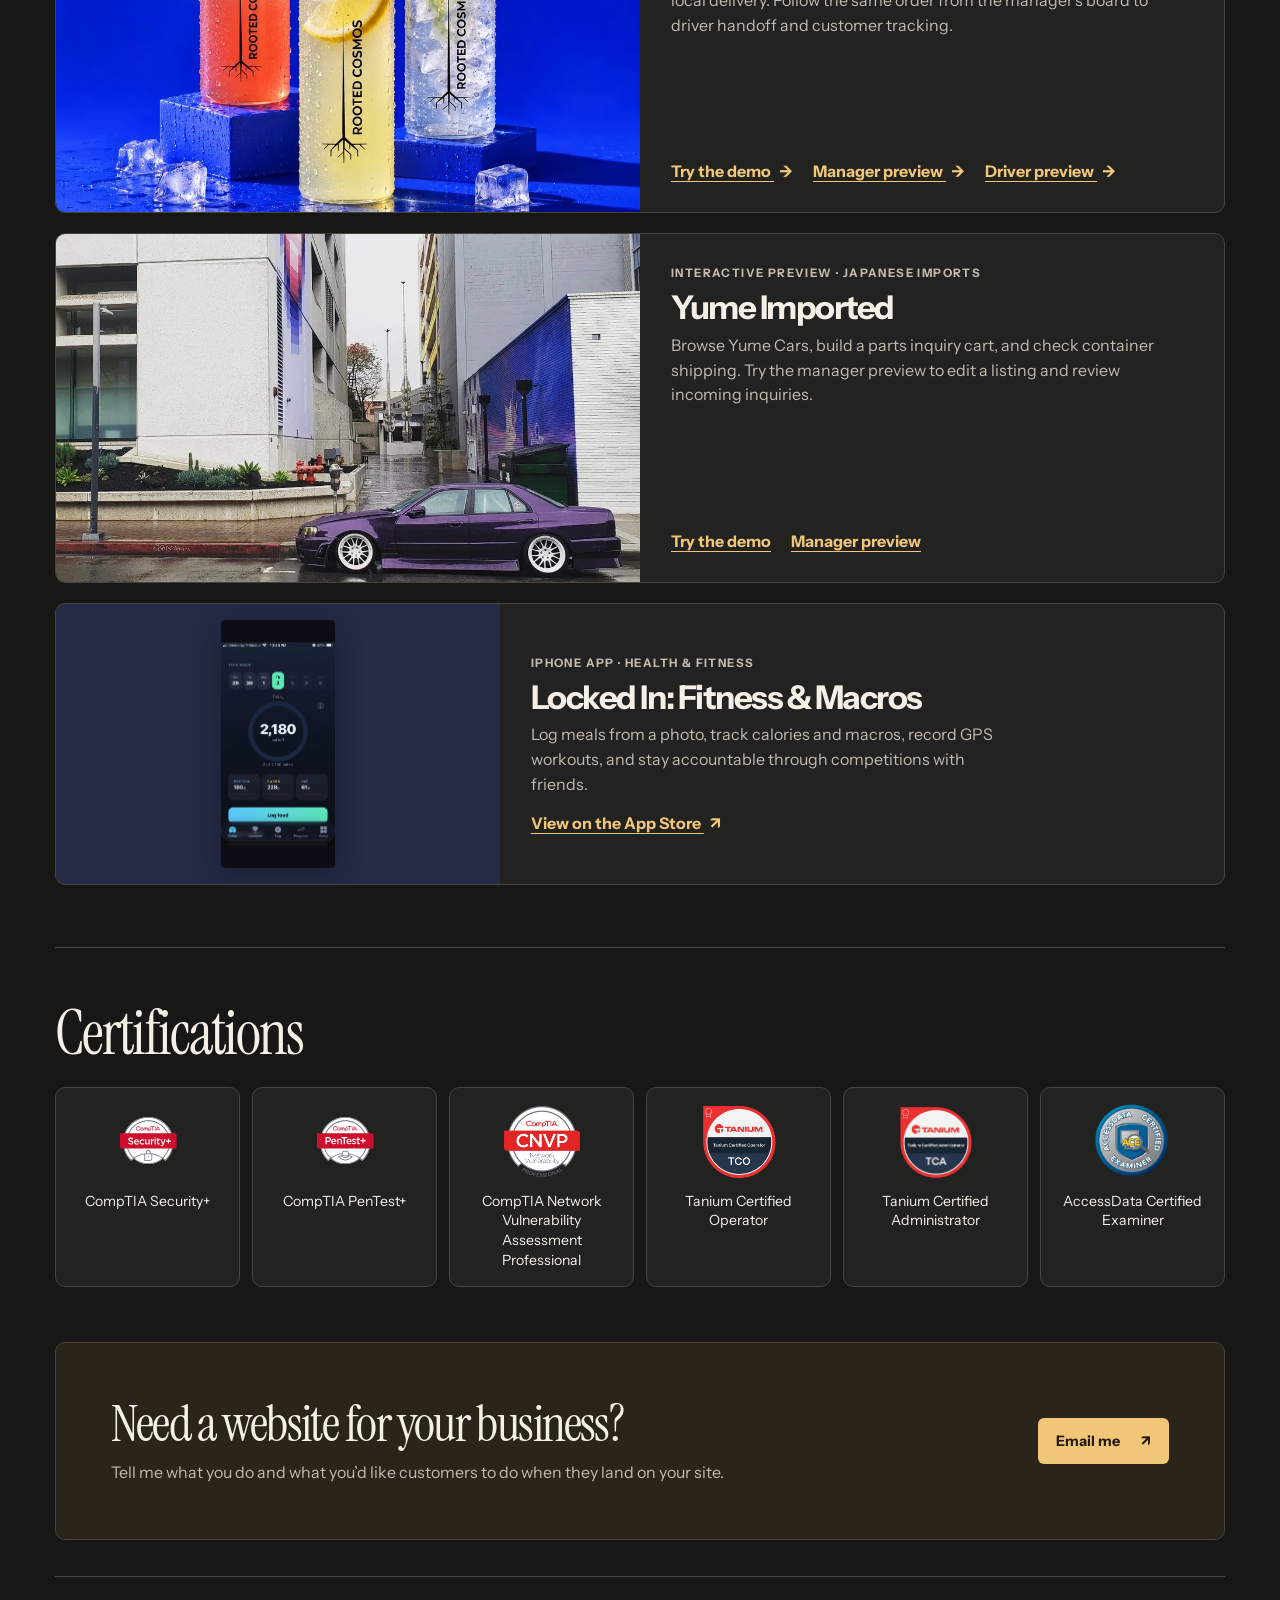
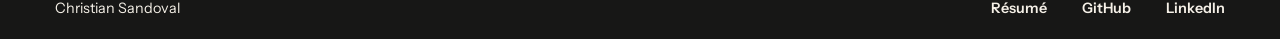
==== commit d59518a2: "Add Yume vehicle inventory and parts inquiry cart" ====
--- a/index.html
+++ b/index.html
@@ -88,7 +88,7 @@
           <div class="card-body">
             <p class="eyebrow">Interactive preview · Japanese imports</p>
             <h3>Yume Imported</h3>
-            <p>Check container availability and shipping rates or draft a quote request. Try the manager preview to see how the shop could update its schedule.</p>
+            <p>Browse Yume Cars, build a parts inquiry cart, and check container shipping. Try the manager preview to edit a listing and review incoming inquiries.</p>
             <div class="project-actions">
               <a class="action" href="./previews/yume-imported/">Try the demo</a>
               <a class="action" href="./previews/yume-imported/#manager">Manager preview</a>
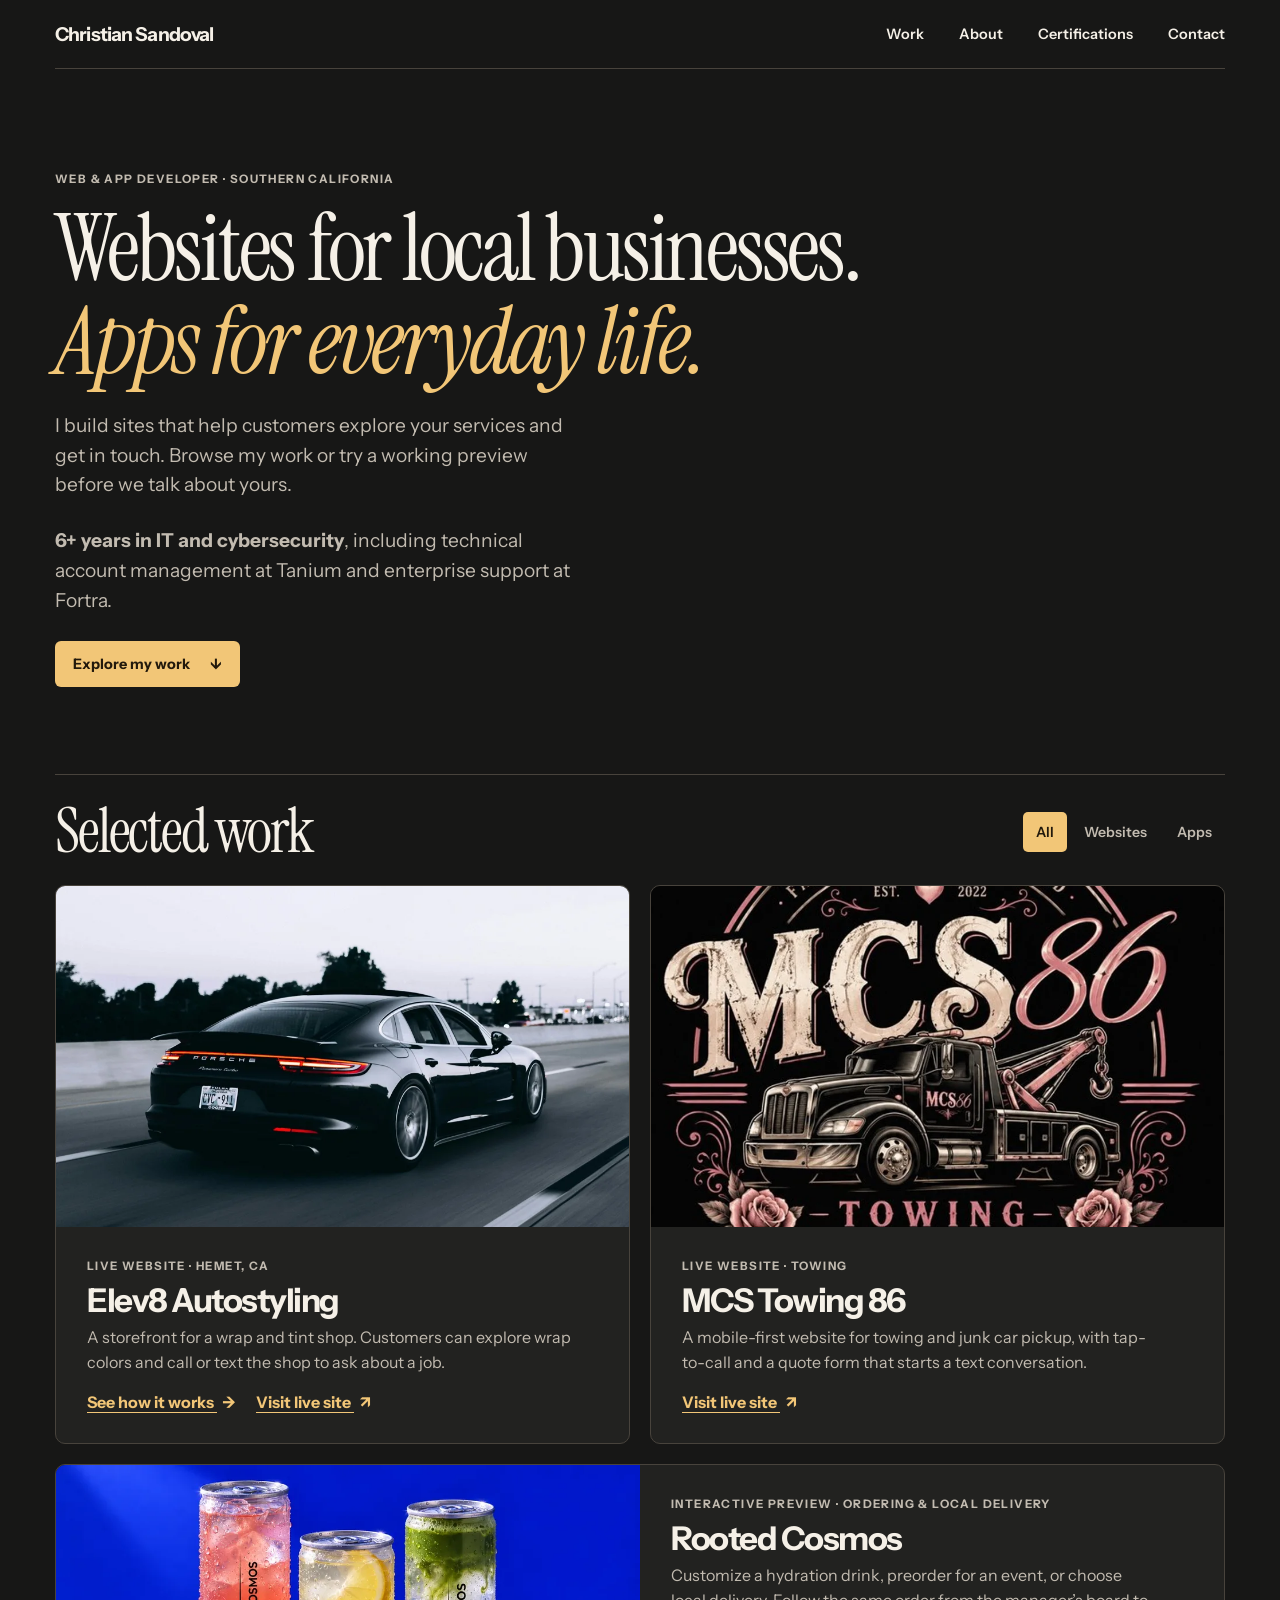
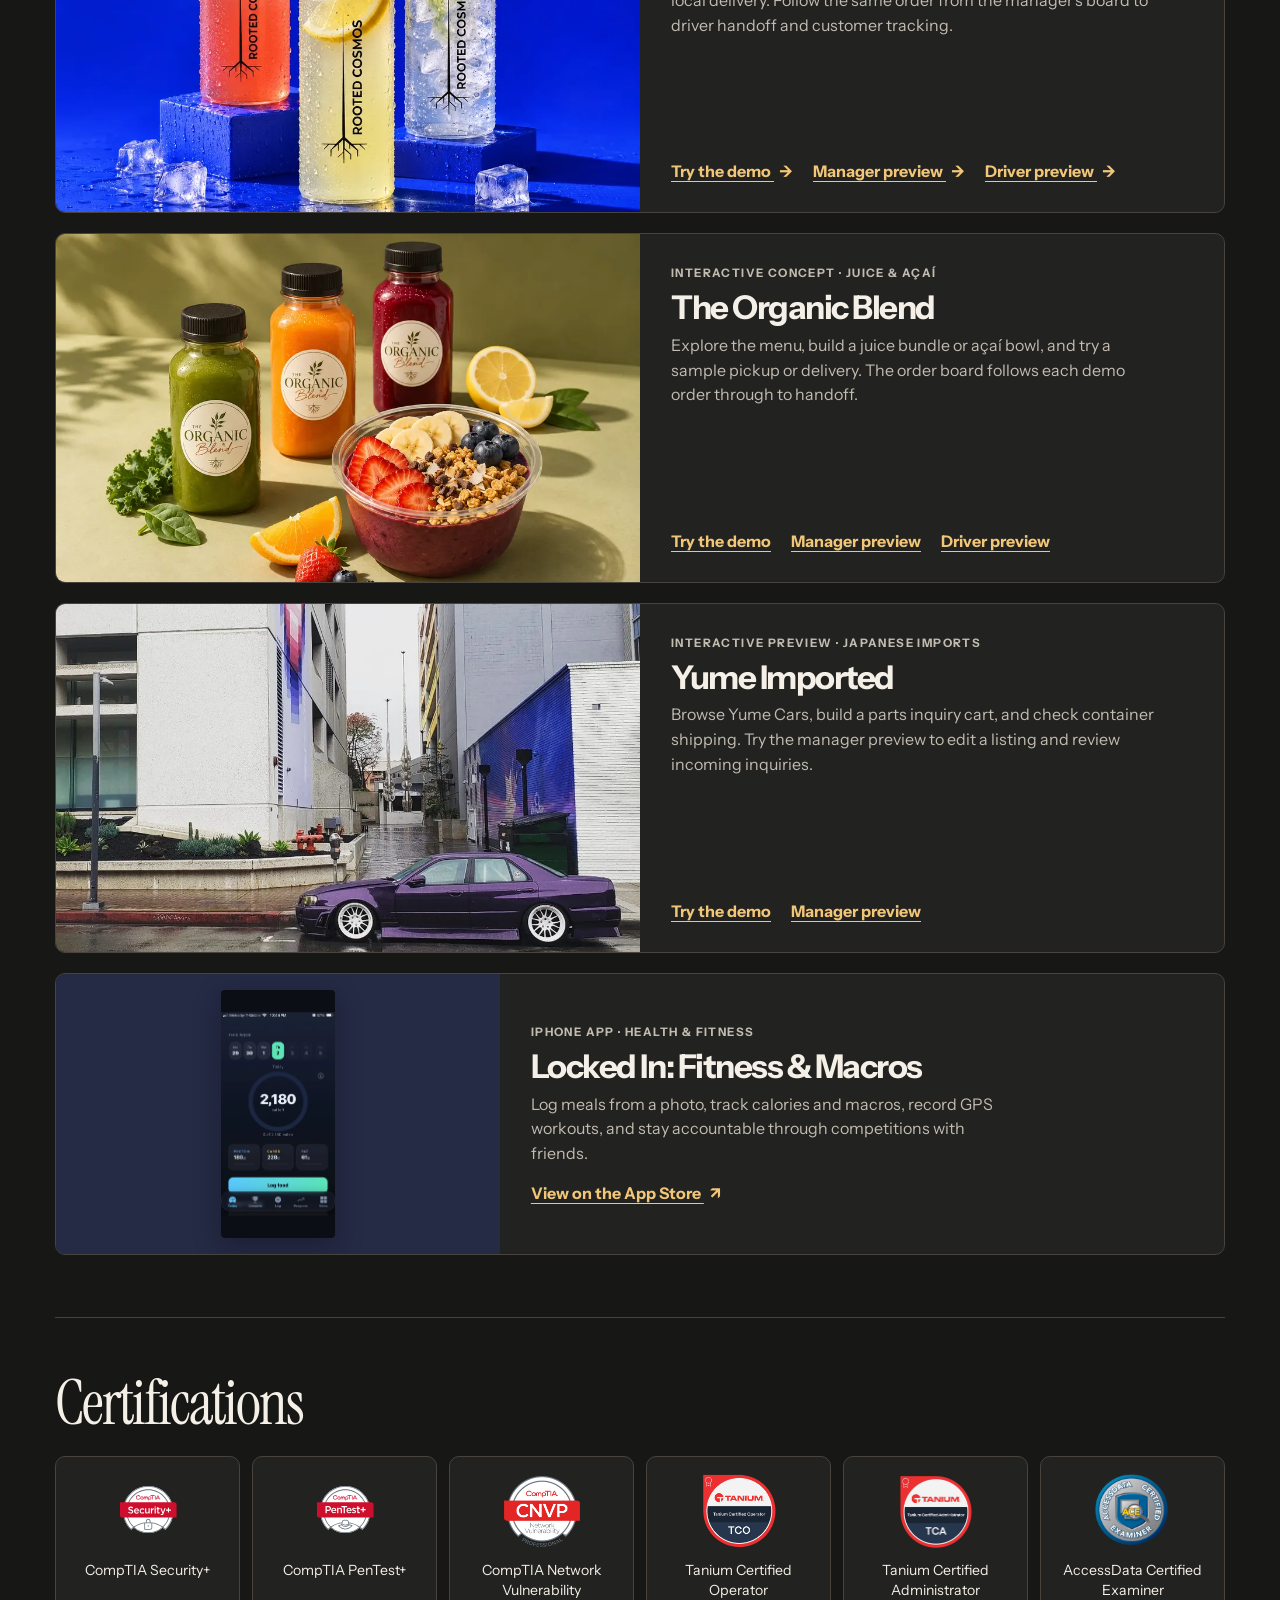
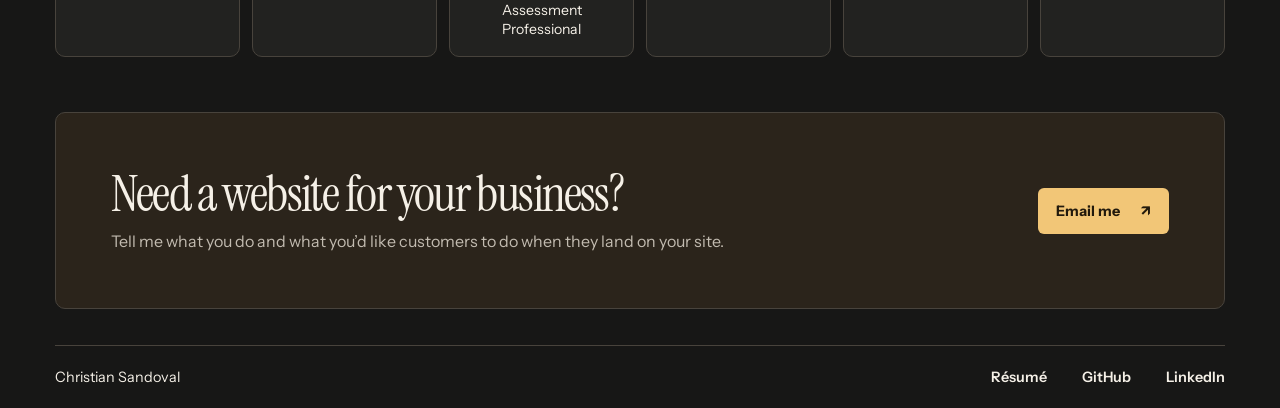
==== commit be8878e3: "Add The Organic Blend ordering concept to portfolio" ====
--- a/index.html
+++ b/index.html
@@ -78,6 +78,21 @@
               <a class="action" href="./previews/rooted-cosmos/">Try the demo <span aria-hidden="true">→</span></a>
               <a class="action" href="./previews/rooted-cosmos/#storemanager">Manager preview <span aria-hidden="true">→</span></a>
               <a class="action" href="./previews/rooted-cosmos/#driver">Driver preview <span aria-hidden="true">→</span></a>
+            </div>
+          </div>
+        </article>
+        <article class="card card--demo" data-category="website">
+          <a class="media" href="./previews/the-organic-blend/" aria-label="Open The Organic Blend storefront concept">
+            <img src="./assets/work/the-organic-blend.webp" alt="Cold-pressed juices and a berry açaí bowl in an olive-green studio" width="1000" height="620" loading="lazy">
+          </a>
+          <div class="card-body">
+            <p class="eyebrow">Interactive concept · Juice &amp; açaí</p>
+            <h3>The Organic Blend</h3>
+            <p>Explore the menu, build a juice bundle or açaí bowl, and try a sample pickup or delivery. The order board follows each demo order through to handoff.</p>
+            <div class="project-actions">
+              <a class="action" href="./previews/the-organic-blend/">Try the demo</a>
+              <a class="action" href="./previews/the-organic-blend/#storemanager">Manager preview</a>
+              <a class="action" href="./previews/the-organic-blend/#driver">Driver preview</a>
             </div>
           </div>
         </article>
